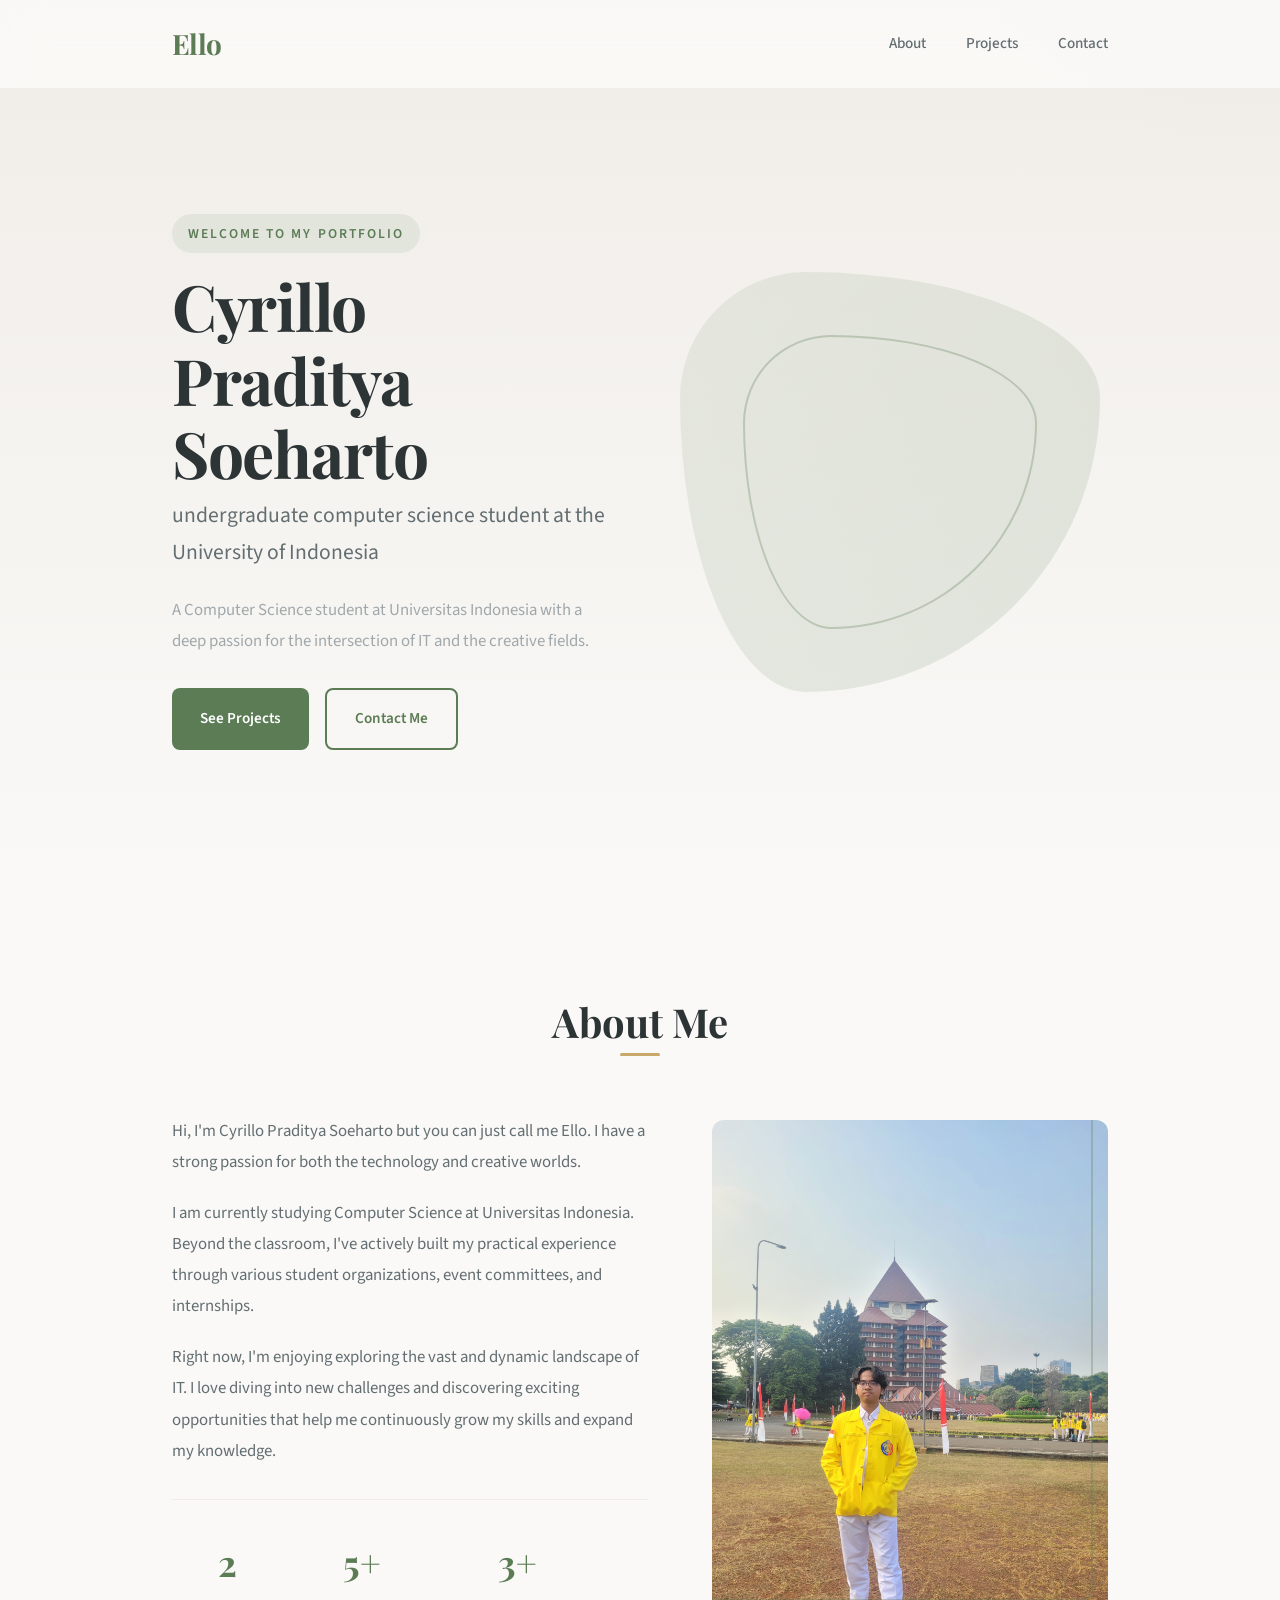
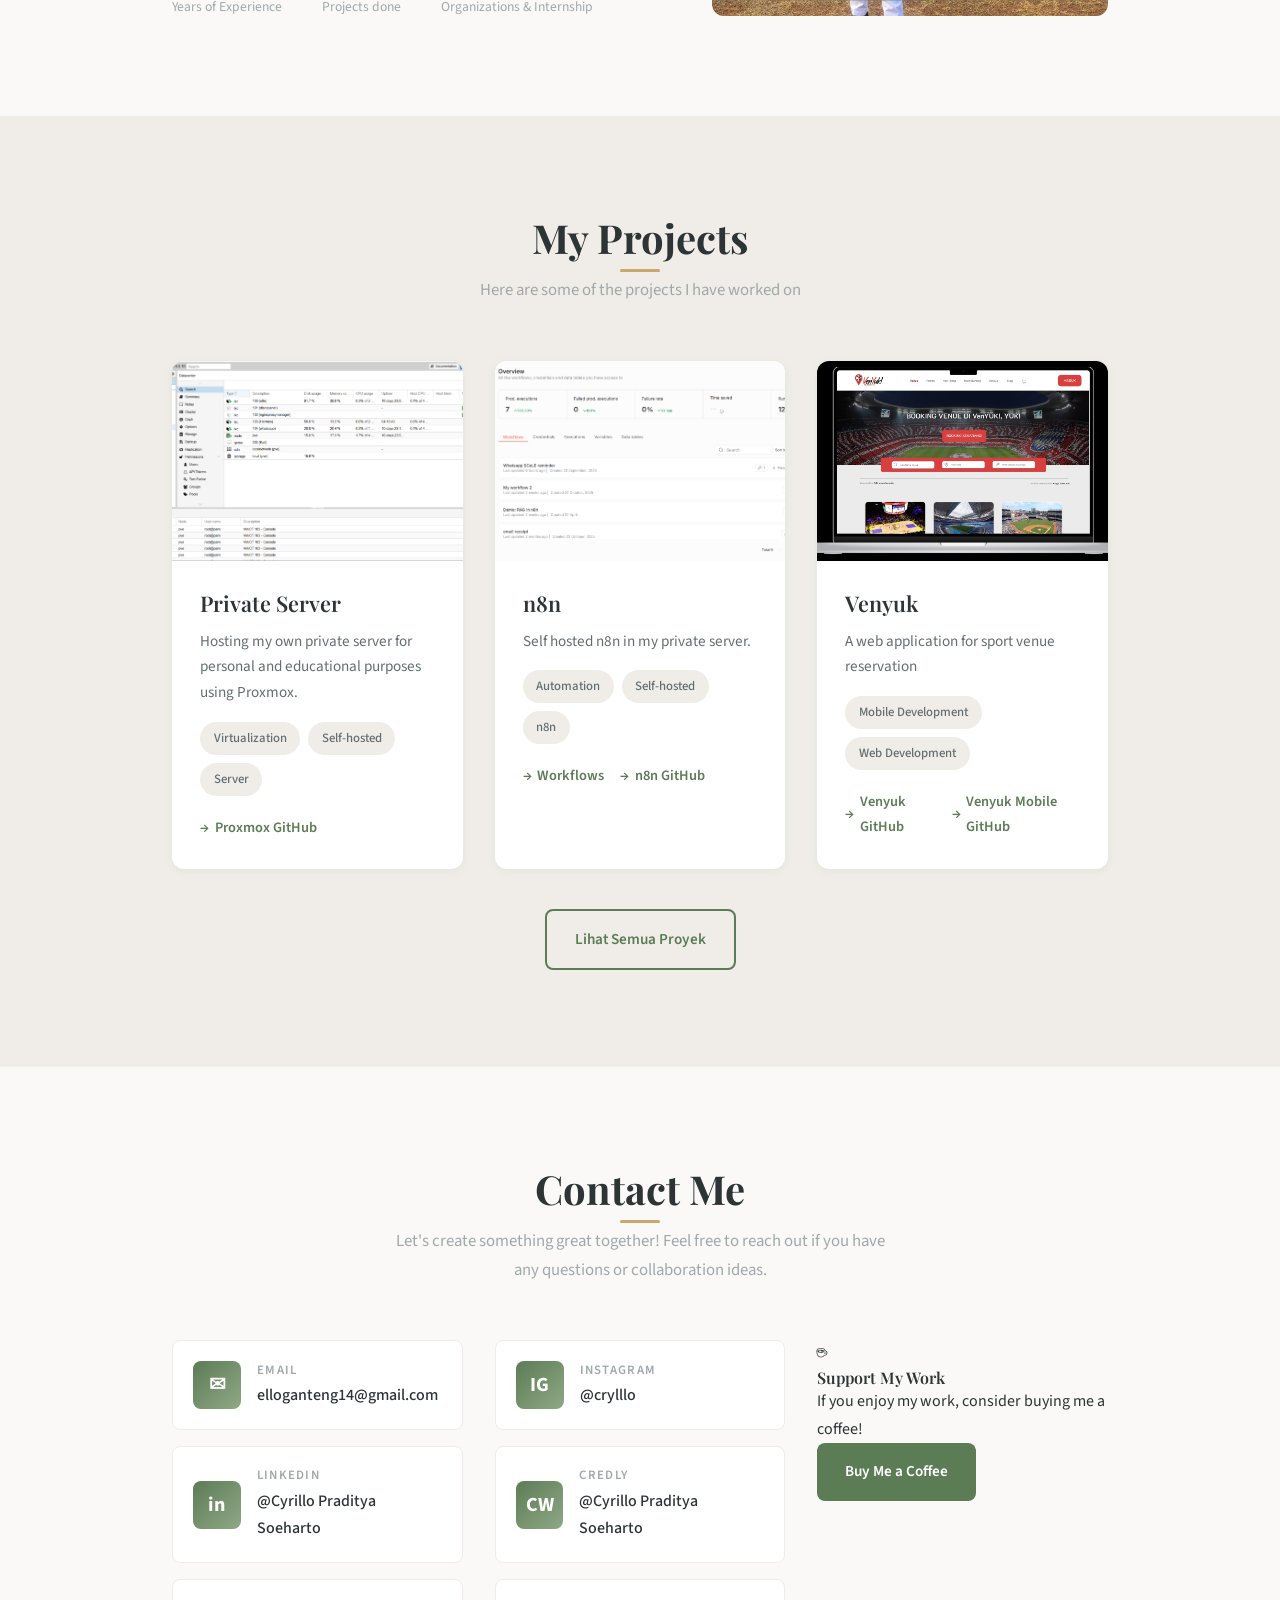
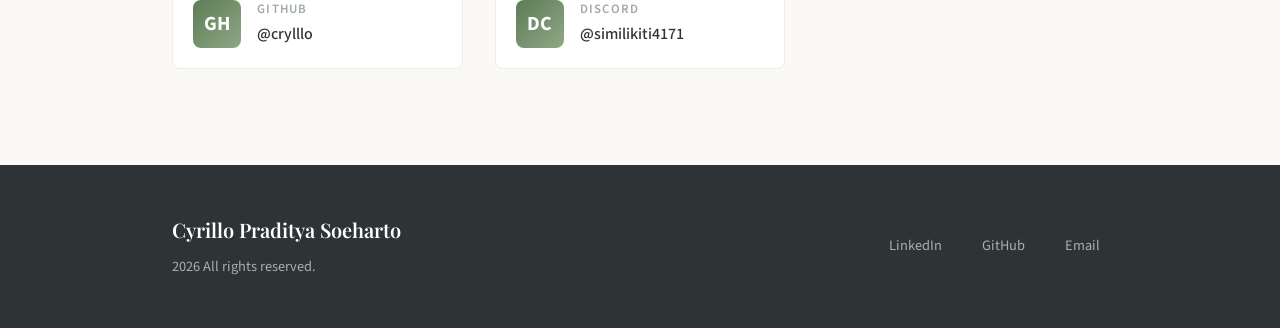
==== index.html @ 40a9d0e1 "initialize (moving from anothier github)" ====
<!DOCTYPE html>
<html lang="id">
<head>
    <meta charset="UTF-8">
    <meta name="viewport" content="width=device-width, initial-scale=1.0">
    <title>Portofolio | Cyrillo Praditya Soeharto</title>
    <link rel="stylesheet" href="style.css">
    <link rel="preconnect" href="https://fonts.googleapis.com">
    <link rel="preconnect" href="https://fonts.gstatic.com" crossorigin>
    <link href="https://fonts.googleapis.com/css2?family=Playfair+Display:wght@400;500;600;700&family=Source+Sans+3:wght@300;400;500;600;700&display=swap" rel="stylesheet">
</head>
<body>
    <!-- Navigation -->
    <nav class="navbar" id="navbar">
        <div class="nav-container">
            <a href="#" class="nav-logo">Ello</a>
            <ul class="nav-links" id="navLinks">
                <li><a href="#about">About</a></li>
                <li><a href="#projects">Projects</a></li>
                <li><a href="#contact">Contact</a></li>
            </ul>
            <button class="nav-toggle" id="navToggle">
                <span></span>
                <span></span>
                <span></span>
            </button>
        </div>
    </nav>

    <!-- Hero Section -->
    <section class="hero">
        <div class="hero-container">
            <div class="hero-content">
                <span class="hero-label">Welcome to My Portfolio</span>
                <h1 class="hero-name">Cyrillo Praditya Soeharto</h1>
                <p class="hero-role">undergraduate computer science student at the University of Indonesia</p>
                <p class="hero-description">A Computer Science student at Universitas Indonesia with a deep passion for the intersection of IT and the creative fields.</p>
                <div class="hero-cta">
                    <a href="#projects" class="btn btn-primary">See Projects</a>
                    <a href="#contact" class="btn btn-secondary">Contact Me</a>
                </div>
            </div>
            <div class="hero-visual">
                <div class="hero-shape"></div>
            </div>
        </div>
    </section>

    <!-- About Section -->
    <section id="about" class="section">
        <div class="container">
            <div class="section-header">
                <h2 class="section-title">About Me</h2>
            </div>
            <div class="about-content">
                <div class="about-text">
                    <p>Hi, I'm Cyrillo Praditya Soeharto but you can just call me Ello. I have a strong passion for both the technology and creative worlds.</p>
                    <p>I am currently studying Computer Science at Universitas Indonesia. Beyond the classroom, I've actively built my practical experience through various student organizations, event committees, and internships.</p>
                    <p>Right now, I'm enjoying exploring the vast and dynamic landscape of IT. I love diving into new challenges and discovering exciting opportunities that help me continuously grow my skills and expand my knowledge.</p>
                    <div class="about-stats">
                        <div class="stat-item">
                            <span class="stat-number">2</span>
                            <span class="stat-label">Years of Experience</span>
                        </div>
                        <div class="stat-item">
                            <span class="stat-number">5+</span>
                            <span class="stat-label">Projects done</span>
                        </div>
                        <div class="stat-item">
                            <span class="stat-number">3+</span>
                            <span class="stat-label">Organizations & Internship</span>
                        </div>
                    </div>
                </div>
                <div class="about-image">
                    <div class="image-frame">
                        <img src="assets/profile.png" alt="Cyrillo Praditya Soeharto" class="profile-img">
                    </div>
                </div>
            </div>
        </div>
    </section>

    <!-- Projects Section -->
    <section id="projects" class="section">
        <div class="container">
            <div class="section-header">
                <h2 class="section-title">My Projects</h2>
                <p class="section-subtitle">Here are some of the projects I have worked on</p>
            </div>
            <div class="projects-grid">
                <!-- Project 1 -->
                <article class="project-card fade-in">
                    <div class="project-image">
                        <img src="assets/Proxmox.png" alt="Private Server" class="project-img">
                    </div>
                    <div class="project-content">
                        <h3 class="project-title">Private Server</h3>
                        <p class="project-description">Hosting my own private server for personal and educational purposes using Proxmox.</p>
                        <div class="project-tags">
                            <span class="tag">Virtualization</span>
                            <span class="tag">Self-hosted</span>
                            <span class="tag">Server</span>
                        </div>
                        <div class="project-links">
                            <a href="https://github.com/proxmox" class="project-link" target="_blank">Proxmox GitHub</a>
                        </div>
                    </div>
                </article>

                <!-- Project 2 -->
                <article class="project-card fade-in">
                    <div class="project-image">
                        <img src="assets/n8n.png" alt="n8n" class="project-img">
                    </div>
                    <div class="project-content">
                        <h3 class="project-title">n8n</h3>
                        <p class="project-description">Self hosted n8n in my private server.</p>
                        <div class="project-tags">
                            <span class="tag">Automation</span>
                            <span class="tag">Self-hosted</span>
                            <span class="tag">n8n</span>

                        </div>
                        <div class="project-links">
                            <a href="n8n_workflows.html" class="project-link" target="_blank">Workflows</a>
                            <a href="https://github.com/n8n-io/n8n" class="project-link" target="_blank">n8n GitHub</a>
                        </div>
                    </div>
                </article>

                <!-- Project 3 -->
                <article class="project-card fade-in">
                    <div class="project-image">
                        <img src="assets/Venyuk.png" alt="Venyuk" class="project-img">
                    </div>
                    <div class="project-content">
                        <h3 class="project-title">Venyuk</h3>
                        <p class="project-description">A web application for sport venue reservation</p>
                        <div class="project-tags">
                            <span class="tag">Mobile Development</span>
                            <span class="tag">Web Development</span>
                        </div>
                        <div class="project-links">
                            <a href="https://github.com/PBP-B05/venyuk" class="project-link" target="_blank">Venyuk GitHub</a>
                            <a href="https://github.com/PBP-B05/venyuk-mobile" class="project-link" target="_blank">Venyuk Mobile GitHub</a>
                        </div>
                    </div>
                </article>

                <!-- Project 4 (tambah sendiri) -->
                <article class="project-card fade-in">
                    <div class="project-image">
                        <div class="image-placeholder">Proyek 4</div>
                    </div>
                    <div class="project-content">
                        <h3 class="project-title">[Nama Proyek 4]</h3>
                        <p class="project-description">[Deskripsi singkat]</p>
                        <div class="project-tags">
                            <span class="tag">[Tech]</span>
                        </div>
                        <div class="project-links">
                            <a href="#" class="project-link" target="_blank">Demo</a>
                            <a href="#" class="project-link" target="_blank">GitHub</a>
                        </div>
                    </div>
                </article>

                <!-- Project 5 (tambah sendiri) -->
                <article class="project-card fade-in">
                    <div class="project-image">
                        <div class="image-placeholder">Proyek 5</div>
                    </div>
                    <div class="project-content">
                        <h3 class="project-title">[Nama Proyek 5]</h3>
                        <p class="project-description">[Deskripsi singkat]</p>
                        <div class="project-tags">
                            <span class="tag">[Tech]</span>
                        </div>
                        <div class="project-links">
                            <a href="#" class="project-link" target="_blank">Demo</a>
                            <a href="#" class="project-link" target="_blank">GitHub</a>
                        </div>
                    </div>
                </article>
            </div>
            <div class="projects-cta">
                <a href="projects.html" class="btn btn-secondary">Lihat Semua Proyek</a>
            </div>
        </div>
    </section>

    <!-- Contact Section -->
    <section id="contact" class="section">
        <div class="container">
            <div class="section-header">
                <h2 class="section-title">Contact Me</h2>
                <p class="section-subtitle">Let's create something great together! Feel free to reach out if you have any questions or collaboration ideas.</p>
            </div>
            <div class="contact-wrapper">
                <div class="contact-col">
                    <a href="mailto:elloganteng14@gmail.com" class="contact-item">
                        <span class="contact-icon">✉</span>
                        <div class="contact-text">
                            <h4>Email</h4>
                            <p>elloganteng14@gmail.com</p>
                        </div>
                    </a>
                    <a href="https://www.linkedin.com/in/cyrillo-praditya-soeharto-b67605324/" class="contact-item" target="_blank">
                        <span class="contact-icon">in</span>
                        <div class="contact-text">
                            <h4>LinkedIn</h4>
                            <p>@Cyrillo Praditya Soeharto</p>
                        </div>
                    </a>
                    <a href="https://github.com/crylllo" class="contact-item" target="_blank">
                        <span class="contact-icon">GH</span>
                        <div class="contact-text">
                            <h4>GitHub</h4>
                            <p>@crylllo</p>
                        </div>
                    </a>
                </div>
                <div class="contact-col">
                    <a href="https://www.instagram.com/crylllo/" class="contact-item" target="_blank">
                        <span class="contact-icon">IG</span>
                        <div class="contact-text">
                            <h4>Instagram</h4>
                            <p>@crylllo</p>
                        </div>
                    </a>
                    <a href="https://www.credly.com/users/cyrillo-soeharto" class="contact-item" target="_blank">
                        <span class="contact-icon">CW</span>
                        <div class="contact-text">
                            <h4>Credly</h4>
                            <p>@Cyrillo Praditya Soeharto</p>
                        </div>
                    </a>
                    <a href="https://discord.com/users/similikiti4171" class="contact-item">
                        <span class="contact-icon">DC</span>
                        <div class="contact-text">
                            <h4>Discord</h4>
                            <p>@similikiti4171</p>
                        </div>
                    </a>
                </div>
                <div class="contact-col">
                    <div class="support-card">
                        <div class="support-header">
                            <span class="support-icon">☕</span>
                            <h4>Support My Work</h4>
                        </div>
                        <p class="support-text">If you enjoy my work, consider buying me a coffee!</p>
                        <a href="https://ko-fi.com/crylllo" class="btn btn-primary" target="_blank">Buy Me a Coffee</a>
                    </div>
                </div>
            </div>
        </div>
    </section>

    <!-- Footer -->
    <footer class="footer">
        <div class="footer-container">
            <div class="footer-left">
                <span class="footer-name">Cyrillo Praditya Soeharto</span>
                <span class="footer-text">All rights reserved.</span>
            </div>
            <div class="footer-links">
                <a href="https://www.linkedin.com/in/cyrillo-praditya-soeharto-b67605324/" target="_blank">LinkedIn</a>
                <a href="https://github.com/crylllo" target="_blank">GitHub</a>
                <a href="mailto:elloganteng14@gmail.com">Email</a>
            </div>
        </div>
    </footer>

    <script src="script.js"></script>
</body>
</html>
---- style.css ----
/* CSS Variables */
:root {
    /* Elegant Nature Palette */
    --primary-color: #5c7c56;
    --primary-dark: #4a6345;
    --primary-light: #8fa885;
    --accent-color: #c9a86c;
    --accent-light: #e8d5b5;

    --bg-color: #faf9f7;
    --bg-secondary: #f0ede8;
    --bg-card: #ffffff;

    --text-primary: #2d3436;
    --text-secondary: #636e72;
    --text-muted: #a0a8ac;

    --border-color: #e0ddd8;
    --border-light: #f0ede8;

    --shadow-sm: 0 2px 8px rgba(92, 124, 86, 0.08);
    --shadow-md: 0 4px 16px rgba(92, 124, 86, 0.12);
    --shadow-lg: 0 8px 32px rgba(92, 124, 86, 0.15);

    --transition: all 0.4s cubic-bezier(0.4, 0, 0.2, 1);

    --container-width: 1000px;
    --radius: 12px;
    --radius-sm: 8px;

    --font-heading: 'Playfair Display', Georgia, serif;
    --font-body: 'Source Sans 3', -apple-system, sans-serif;
}

/* Reset & Base */
*, *::before, *::after {
    box-sizing: border-box;
    margin: 0;
    padding: 0;
}

html {
    scroll-behavior: smooth;
}

body {
    font-family: var(--font-body);
    line-height: 1.7;
    color: var(--text-primary);
    background-color: var(--bg-color);
    -webkit-font-smoothing: antialiased;
}

a {
    text-decoration: none;
    color: inherit;
}

ul {
    list-style: none;
}

img {
    max-width: 100%;
    height: auto;
}

/* Typography */
h1, h2, h3, h4, h5, h6 {
    font-family: var(--font-heading);
    font-weight: 600;
    line-height: 1.3;
    color: var(--text-primary);
}

/* Container */
.container {
    width: 100%;
    max-width: var(--container-width);
    margin: 0 auto;
    padding: 0 2rem;
}

/* =============================================
   NAVIGATION
   ============================================= */

.navbar {
    position: fixed;
    top: 0;
    left: 0;
    right: 0;
    background: rgba(250, 249, 247, 0.95);
    backdrop-filter: blur(20px);
    z-index: 1000;
    border-bottom: 1px solid var(--border-light);
    transition: var(--transition);
}

.navbar.scrolled {
    box-shadow: var(--shadow-sm);
}

.nav-container {
    display: flex;
    justify-content: space-between;
    align-items: center;
    max-width: var(--container-width);
    margin: 0 auto;
    padding: 1.25rem 2rem;
}

.nav-logo {
    font-family: var(--font-heading);
    font-size: 1.75rem;
    font-weight: 700;
    color: var(--primary-color);
    letter-spacing: -0.02em;
}

.nav-links {
    display: flex;
    align-items: center;
    gap: 2.5rem;
}

.nav-links a {
    font-size: 0.95rem;
    font-weight: 500;
    color: var(--text-secondary);
    transition: var(--transition);
    position: relative;
}

.nav-links a::after {
    content: '';
    position: absolute;
    bottom: -4px;
    left: 0;
    width: 0;
    height: 2px;
    background: var(--primary-color);
    transition: var(--transition);
}

.nav-links a:hover {
    color: var(--primary-color);
}

.nav-links a:hover::after {
    width: 100%;
}

.nav-toggle {
    display: none;
    flex-direction: column;
    gap: 6px;
    background: none;
    border: none;
    cursor: pointer;
    padding: 5px;
}

.nav-toggle span {
    width: 24px;
    height: 2px;
    background: var(--text-primary);
    transition: var(--transition);
    border-radius: 2px;
}

/* =============================================
   HERO SECTION
   ============================================= */

.hero {
    min-height: 100vh;
    display: flex;
    align-items: center;
    padding: 8rem 0 4rem;
    background: linear-gradient(180deg, var(--bg-secondary) 0%, var(--bg-color) 100%);
    position: relative;
    overflow: hidden;
}

.hero::before {
    content: '';
    position: absolute;
    top: -50%;
    right: -20%;
    width: 600px;
    height: 600px;
    background: radial-gradient(circle, rgba(92, 124, 86, 0.08) 0%, transparent 70%);
    border-radius: 50%;
}

.hero-container {
    display: grid;
    grid-template-columns: 1fr 1fr;
    gap: 4rem;
    align-items: center;
    max-width: var(--container-width);
    margin: 0 auto;
    padding: 0 2rem;
}

.hero-content {
    max-width: 540px;
    position: relative;
    z-index: 1;
}

.hero-label {
    display: inline-block;
    font-size: 0.85rem;
    font-weight: 600;
    text-transform: uppercase;
    letter-spacing: 0.15em;
    color: var(--primary-color);
    margin-bottom: 1rem;
    padding: 0.5rem 1rem;
    background: rgba(92, 124, 86, 0.1);
    border-radius: 50px;
}

.hero-name {
    font-family: var(--font-heading);
    font-size: 4rem;
    font-weight: 700;
    line-height: 1.15;
    color: var(--text-primary);
    margin-bottom: 0.5rem;
    letter-spacing: -0.02em;
}

.hero-role {
    font-size: 1.35rem;
    color: var(--text-secondary);
    font-weight: 400;
    margin-bottom: 1.5rem;
}

.hero-description {
    font-size: 1.05rem;
    color: var(--text-muted);
    margin-bottom: 2rem;
    line-height: 1.8;
}

.hero-cta {
    display: flex;
    gap: 1rem;
}

.hero-visual {
    display: flex;
    justify-content: center;
    align-items: center;
    position: relative;
}

.hero-shape {
    width: 420px;
    height: 420px;
    position: relative;
}

.hero-shape::before {
    content: '';
    position: absolute;
    top: 50%;
    left: 50%;
    transform: translate(-50%, -50%);
    width: 100%;
    height: 100%;
    background: linear-gradient(135deg, var(--primary-light) 0%, var(--primary-color) 100%);
    border-radius: 30% 70% 70% 30% / 30% 30% 70% 70%;
    opacity: 0.15;
    animation: morphShape 8s ease-in-out infinite;
}

.hero-shape::after {
    content: '';
    position: absolute;
    top: 50%;
    left: 50%;
    transform: translate(-50%, -50%);
    width: 70%;
    height: 70%;
    border: 2px solid var(--primary-color);
    border-radius: 30% 70% 70% 30% / 30% 30% 70% 70%;
    opacity: 0.3;
    animation: morphShape 8s ease-in-out infinite reverse;
}

@keyframes morphShape {
    0%, 100% { border-radius: 30% 70% 70% 30% / 30% 30% 70% 70%; }
    50% { border-radius: 70% 30% 30% 70% / 70% 70% 30% 30%; }
}

/* Buttons */
.btn {
    display: inline-flex;
    align-items: center;
    justify-content: center;
    padding: 1rem 1.75rem;
    border-radius: var(--radius-sm);
    font-size: 0.95rem;
    font-weight: 600;
    transition: var(--transition);
    cursor: pointer;
    border: none;
}

.btn-primary {
    background: var(--primary-color);
    color: white;
}

.btn-primary:hover {
    background: var(--primary-dark);
    transform: translateY(-3px);
    box-shadow: var(--shadow-md);
}

.btn-secondary {
    background: transparent;
    color: var(--primary-color);
    border: 2px solid var(--primary-color);
}

.btn-secondary:hover {
    background: var(--primary-color);
    color: white;
    transform: translateY(-3px);
}

/* =============================================
   SECTIONS COMMON
   ============================================= */

.section {
    padding: 6rem 0;
}

.section-header {
    text-align: center;
    margin-bottom: 3.5rem;
}

.section-title {
    font-family: var(--font-heading);
    font-size: 2.5rem;
    font-weight: 700;
    margin-bottom: 0.75rem;
    position: relative;
    display: inline-block;
}

.section-title::after {
    content: '';
    position: absolute;
    bottom: -8px;
    left: 50%;
    transform: translateX(-50%);
    width: 40px;
    height: 3px;
    background: var(--accent-color);
    border-radius: 2px;
}

.section-subtitle {
    font-size: 1.05rem;
    color: var(--text-muted);
    max-width: 500px;
    margin: 0 auto;
}

/* =============================================
   ABOUT SECTION
   ============================================= */

#about {
    background: var(--bg-color);
}

.about-content {
    display: grid;
    grid-template-columns: 1.2fr 1fr;
    gap: 4rem;
    align-items: center;
}

.about-text p {
    font-size: 1.05rem;
    color: var(--text-secondary);
    margin-bottom: 1.25rem;
    line-height: 1.85;
}

.about-stats {
    display: flex;
    gap: 2.5rem;
    margin-top: 2rem;
    padding-top: 2rem;
    border-top: 1px solid var(--border-light);
}

.stat-item {
    text-align: center;
}

.stat-number {
    font-family: var(--font-heading);
    font-size: 2.25rem;
    font-weight: 700;
    color: var(--primary-color);
    display: block;
}

.stat-label {
    font-size: 0.85rem;
    color: var(--text-muted);
}

.about-image {
    position: relative;
}

.image-frame {
    width: 100%;
    aspect-ratio: 4/5;
    background: var(--bg-secondary);
    border-radius: var(--radius);
    overflow: hidden;
    position: relative;
}

.image-frame::before {
    content: '';
    position: absolute;
    top: -15px;
    left: -15px;
    right: 15px;
    bottom: 15px;
    border: 2px solid var(--primary-color);
    border-radius: var(--radius);
    opacity: 0.3;
}

.image-placeholder {
    width: 100%;
    height: 100%;
    display: flex;
    align-items: center;
    justify-content: center;
    color: var(--text-muted);
    font-size: 0.9rem;
    background: linear-gradient(135deg, var(--bg-secondary) 0%, var(--border-light) 100%);
}

/* =============================================
   PROJECTS SECTION
   ============================================= */

#projects {
    background: var(--bg-secondary);
}

.projects-grid {
    display: grid;
    grid-template-columns: repeat(3, 1fr);
    gap: 2rem;
}

.projects-grid .project-card:nth-child(n+4) {
    display: none;
}

.projects-cta {
    text-align: center;
    margin-top: 2.5rem;
}

.project-card {
    background: var(--bg-card);
    border-radius: var(--radius);
    overflow: hidden;
    box-shadow: var(--shadow-sm);
    transition: var(--transition);
}

.project-card:hover {
    transform: translateY(-8px);
    box-shadow: var(--shadow-lg);
}

.project-image {
    width: 100%;
    height: 200px;
    background: var(--bg-secondary);
    overflow: hidden;
}

.project-image img {
    width: 100%;
    height: 100%;
    object-fit: cover;
}

.project-image .image-placeholder {
    background: linear-gradient(135deg, var(--primary-light) 0%, var(--primary-color) 100%);
    color: white;
    font-size: 1rem;
    font-weight: 600;
}

.project-content {
    padding: 1.75rem;
}

.project-title {
    font-family: var(--font-heading);
    font-size: 1.35rem;
    font-weight: 600;
    margin-bottom: 0.75rem;
    color: var(--text-primary);
}

.project-description {
    font-size: 0.95rem;
    color: var(--text-secondary);
    margin-bottom: 1rem;
    line-height: 1.7;
}

.project-tags {
    display: flex;
    flex-wrap: wrap;
    gap: 0.5rem;
    margin-bottom: 1.25rem;
}

.tag {
    font-size: 0.8rem;
    font-weight: 500;
    padding: 0.35rem 0.85rem;
    background: var(--bg-secondary);
    border-radius: 50px;
    color: var(--text-secondary);
    transition: var(--transition);
}

.tag:hover {
    background: var(--primary-color);
    color: white;
}

.project-links {
    display: flex;
    gap: 1rem;
}

.project-link {
    font-size: 0.9rem;
    font-weight: 600;
    color: var(--primary-color);
    transition: var(--transition);
    display: inline-flex;
    align-items: center;
    gap: 0.35rem;
}

.project-link:hover {
    color: var(--primary-dark);
}

.project-link::before {
    content: '→';
    transition: var(--transition);
}

.project-link:hover::before {
    transform: translateX(4px);
}

/* =============================================
   SKILLS SECTION
   ============================================= */

#skills {
    background: var(--bg-color);
}

.skills-grid {
    display: grid;
    grid-template-columns: repeat(3, 1fr);
    gap: 2rem;
}

.skill-category {
    background: var(--bg-card);
    padding: 2rem;
    border-radius: var(--radius);
    border: 1px solid var(--border-light);
    transition: var(--transition);
}

.skill-category:hover {
    border-color: var(--primary-light);
    box-shadow: var(--shadow-md);
}

.skill-category-title {
    font-family: var(--font-heading);
    font-size: 1.15rem;
    font-weight: 600;
    margin-bottom: 1.5rem;
    color: var(--text-primary);
    padding-bottom: 0.75rem;
    border-bottom: 2px solid var(--accent-light);
}

.skill-item {
    margin-bottom: 1.25rem;
}

.skill-item:last-child {
    margin-bottom: 0;
}

.skill-name {
    font-size: 0.9rem;
    font-weight: 500;
    display: flex;
    justify-content: space-between;
    margin-bottom: 0.5rem;
    color: var(--text-secondary);
}

.skill-name span {
    font-size: 0.8rem;
    color: var(--text-muted);
}

.skill-bar {
    width: 100%;
    height: 6px;
    background: var(--bg-secondary);
    border-radius: 3px;
    overflow: hidden;
}

.skill-progress {
    height: 100%;
    background: linear-gradient(90deg, var(--primary-color) 0%, var(--primary-light) 100%);
    border-radius: 3px;
    transition: width 1s ease;
}

.tools-grid {
    display: flex;
    flex-wrap: wrap;
    gap: 0.75rem;
}

.tool-tag {
    font-size: 0.85rem;
    padding: 0.5rem 1rem;
    background: var(--bg-secondary);
    border-radius: var(--radius-sm);
    color: var(--text-secondary);
    transition: var(--transition);
}

.tool-tag:hover {
    background: var(--primary-color);
    color: white;
}

/* =============================================
   CONTACT SECTION
   ============================================= */

#contact {
    background: var(--bg-color);
    border-top: 1px solid var(--border-light);
}

.contact-wrapper {
    display: grid;
    grid-template-columns: repeat(3, 1fr);
    gap: 2rem;
    max-width: 1000px;
    margin: 0 auto;
}

.contact-col {
    display: flex;
    flex-direction: column;
    gap: 1rem;
}

.contact-info {
    display: flex;
    flex-direction: column;
    gap: 1.5rem;
}

.contact-item {
    display: flex;
    align-items: center;
    gap: 1rem;
    padding: 1.25rem;
    background: var(--bg-card);
    border-radius: var(--radius-sm);
    border: 1px solid var(--border-light);
    transition: var(--transition);
}

.contact-item:hover {
    border-color: var(--primary-light);
    transform: translateX(8px);
}

.contact-icon {
    width: 48px;
    height: 48px;
    display: flex;
    align-items: center;
    justify-content: center;
    background: linear-gradient(135deg, var(--primary-color) 0%, var(--primary-light) 100%);
    color: white;
    border-radius: var(--radius-sm);
    font-size: 1.25rem;
    font-weight: 700;
}

.contact-text h4 {
    font-family: var(--font-body);
    font-size: 0.8rem;
    font-weight: 600;
    text-transform: uppercase;
    letter-spacing: 0.1em;
    color: var(--text-muted);
    margin-bottom: 0.25rem;
}

.contact-text p {
    font-weight: 500;
    color: var(--text-primary);
}

.contact-form {
    background: var(--bg-card);
    padding: 2.5rem;
    border-radius: var(--radius);
    border: 1px solid var(--border-light);
}

.form-group {
    margin-bottom: 1.5rem;
}

.form-group label {
    display: block;
    font-size: 0.9rem;
    font-weight: 600;
    margin-bottom: 0.5rem;
    color: var(--text-primary);
}

.form-group input,
.form-group textarea {
    width: 100%;
    padding: 0.875rem 1rem;
    border: 1px solid var(--border-color);
    border-radius: var(--radius-sm);
    font-size: 1rem;
    font-family: var(--font-body);
    transition: var(--transition);
    background: var(--bg-color);
}

.form-group input:focus,
.form-group textarea:focus {
    outline: none;
    border-color: var(--primary-color);
    box-shadow: 0 0 0 3px rgba(92, 124, 86, 0.15);
}

.form-group textarea {
    resize: vertical;
    min-height: 120px;
}

.contact-form .btn {
    width: 100%;
}

/* =============================================
   FOOTER
   ============================================= */

.footer {
    background: var(--text-primary);
    color: white;
    padding: 3rem 0;
}

.footer-container {
    max-width: var(--container-width);
    margin: 0 auto;
    padding: 0 2rem;
    display: flex;
    justify-content: space-between;
    align-items: center;
}

.footer-left {
    display: flex;
    flex-direction: column;
    gap: 0.5rem;
}

.footer-name {
    font-family: var(--font-heading);
    font-size: 1.25rem;
    font-weight: 600;
}

.footer-text {
    font-size: 0.9rem;
    color: rgba(255, 255, 255, 0.6);
}

.footer-links {
    display: flex;
    gap: 1.5rem;
}

.footer-links a {
    font-size: 0.9rem;
    color: rgba(255, 255, 255, 0.6);
    transition: var(--transition);
    padding: 0.5rem;
}

.footer-links a:hover {
    color: white;
}

/* =============================================
   RESPONSIVE
   ============================================= */

@media (max-width: 900px) {
    .skills-grid {
        grid-template-columns: repeat(2, 1fr);
    }
}

@media (max-width: 768px) {
    .nav-links {
        display: none;
        position: absolute;
        top: 100%;
        left: 0;
        right: 0;
        background: var(--bg-color);
        flex-direction: column;
        padding: 1.5rem 2rem;
        gap: 1rem;
        border-bottom: 1px solid var(--border-light);
        box-shadow: var(--shadow-md);
    }

    .nav-links.active {
        display: flex;
    }

    .nav-toggle {
        display: flex;
    }

    .hero-container {
        grid-template-columns: 1fr;
        text-align: center;
        gap: 3rem;
    }

    .hero-content {
        max-width: 100%;
    }

    .hero-name {
        font-size: 2.75rem;
    }

    .hero-cta {
        justify-content: center;
    }

    .hero-visual {
        display: none;
    }

    .about-content {
        grid-template-columns: 1fr;
    }

    .about-stats {
        justify-content: center;
    }

    .about-image {
        order: -1;
        max-width: 300px;
        margin: 0 auto;
    }

    .projects-grid {
        grid-template-columns: 1fr;
    }

    .projects-grid .project-card:nth-child(n+4) {
        display: none;
    }

    .skills-grid {
        grid-template-columns: 1fr;
    }

    .contact-wrapper {
        grid-template-columns: 1fr;
    }

    .footer-container {
        flex-direction: column;
        gap: 1.5rem;
        text-align: center;
    }
}

/* =============================================
   ANIMATIONS
   ============================================= */

.fade-in {
    opacity: 0;
    transform: translateY(30px);
    transition: opacity 0.6s ease, transform 0.6s ease;
}

.fade-in.visible {
    opacity: 1;
    transform: translateY(0);
}

/* Stagger delays */
.project-card:nth-child(1) { transition-delay: 0s; }
.project-card:nth-child(2) { transition-delay: 0.1s; }
.project-card:nth-child(3) { transition-delay: 0.2s; }

.skill-category:nth-child(1) { transition-delay: 0s; }
.skill-category:nth-child(2) { transition-delay: 0.1s; }
.skill-category:nth-child(3) { transition-delay: 0.2s; }
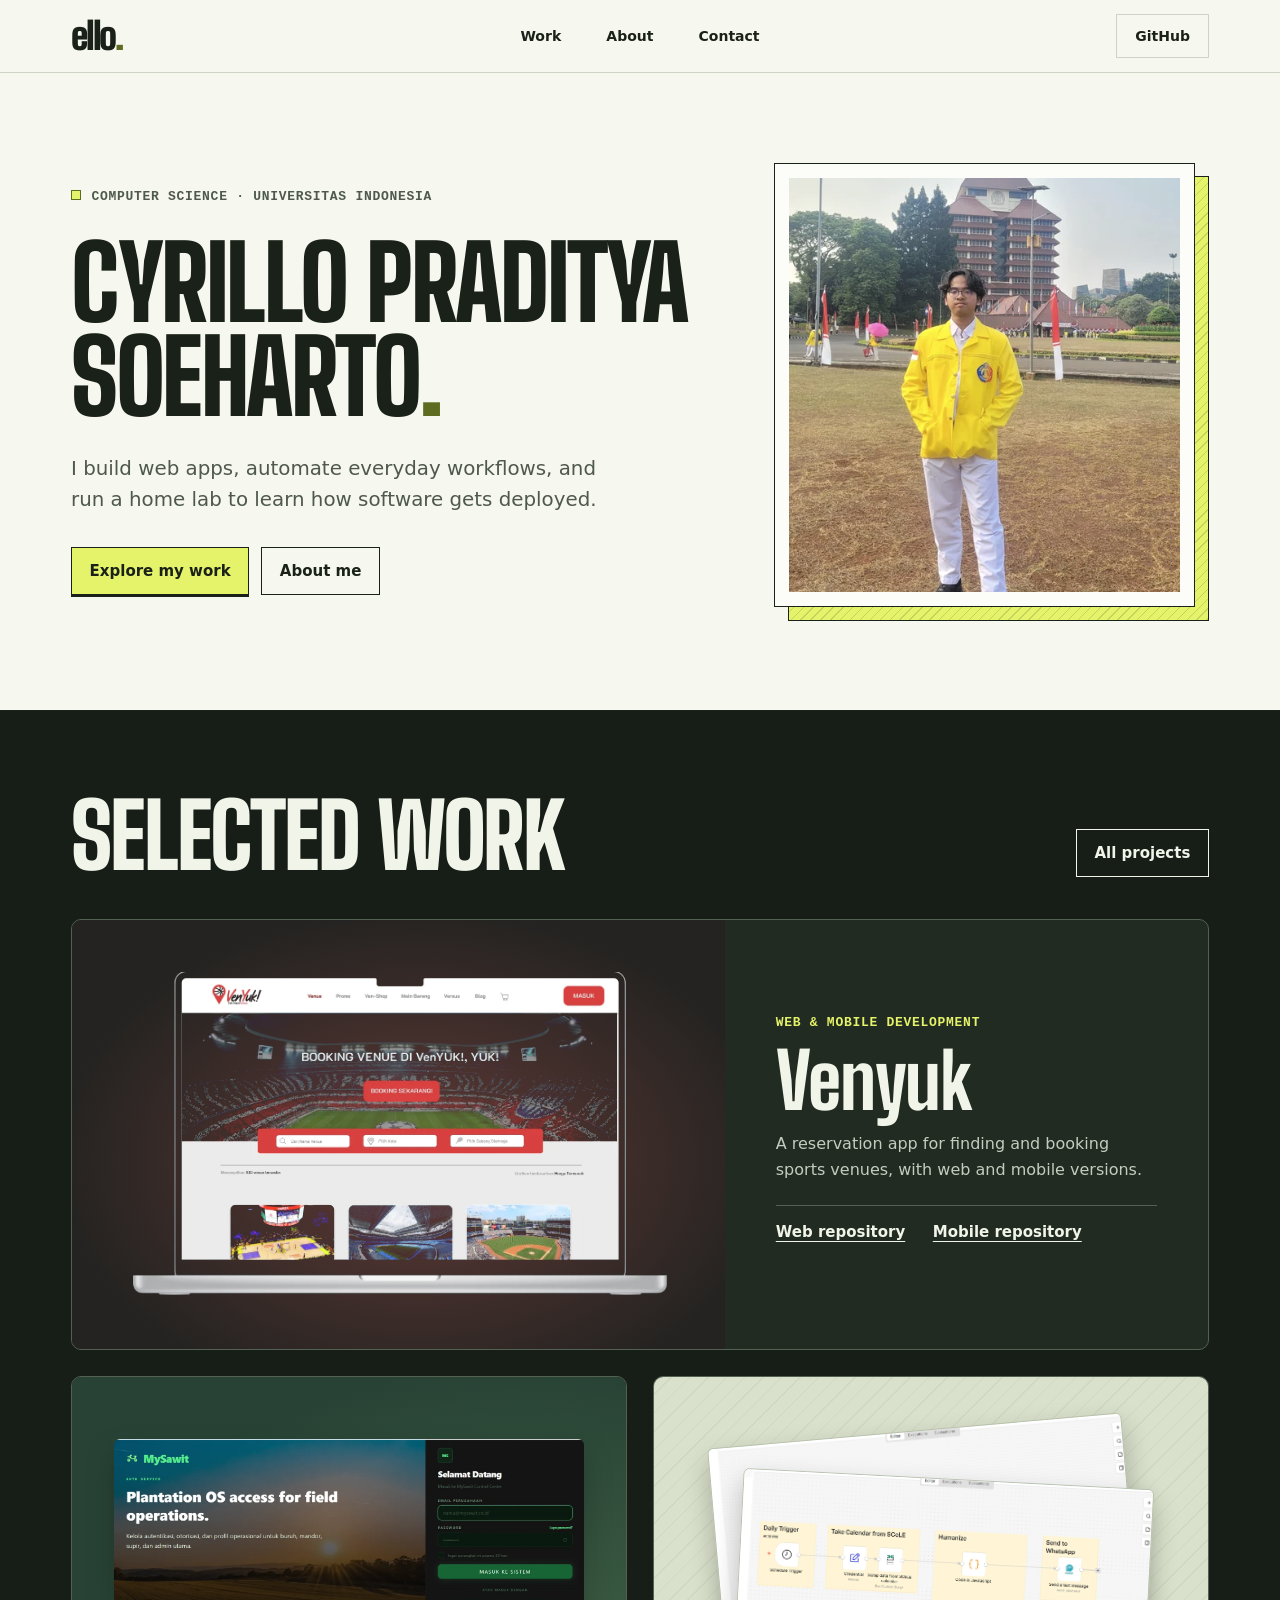
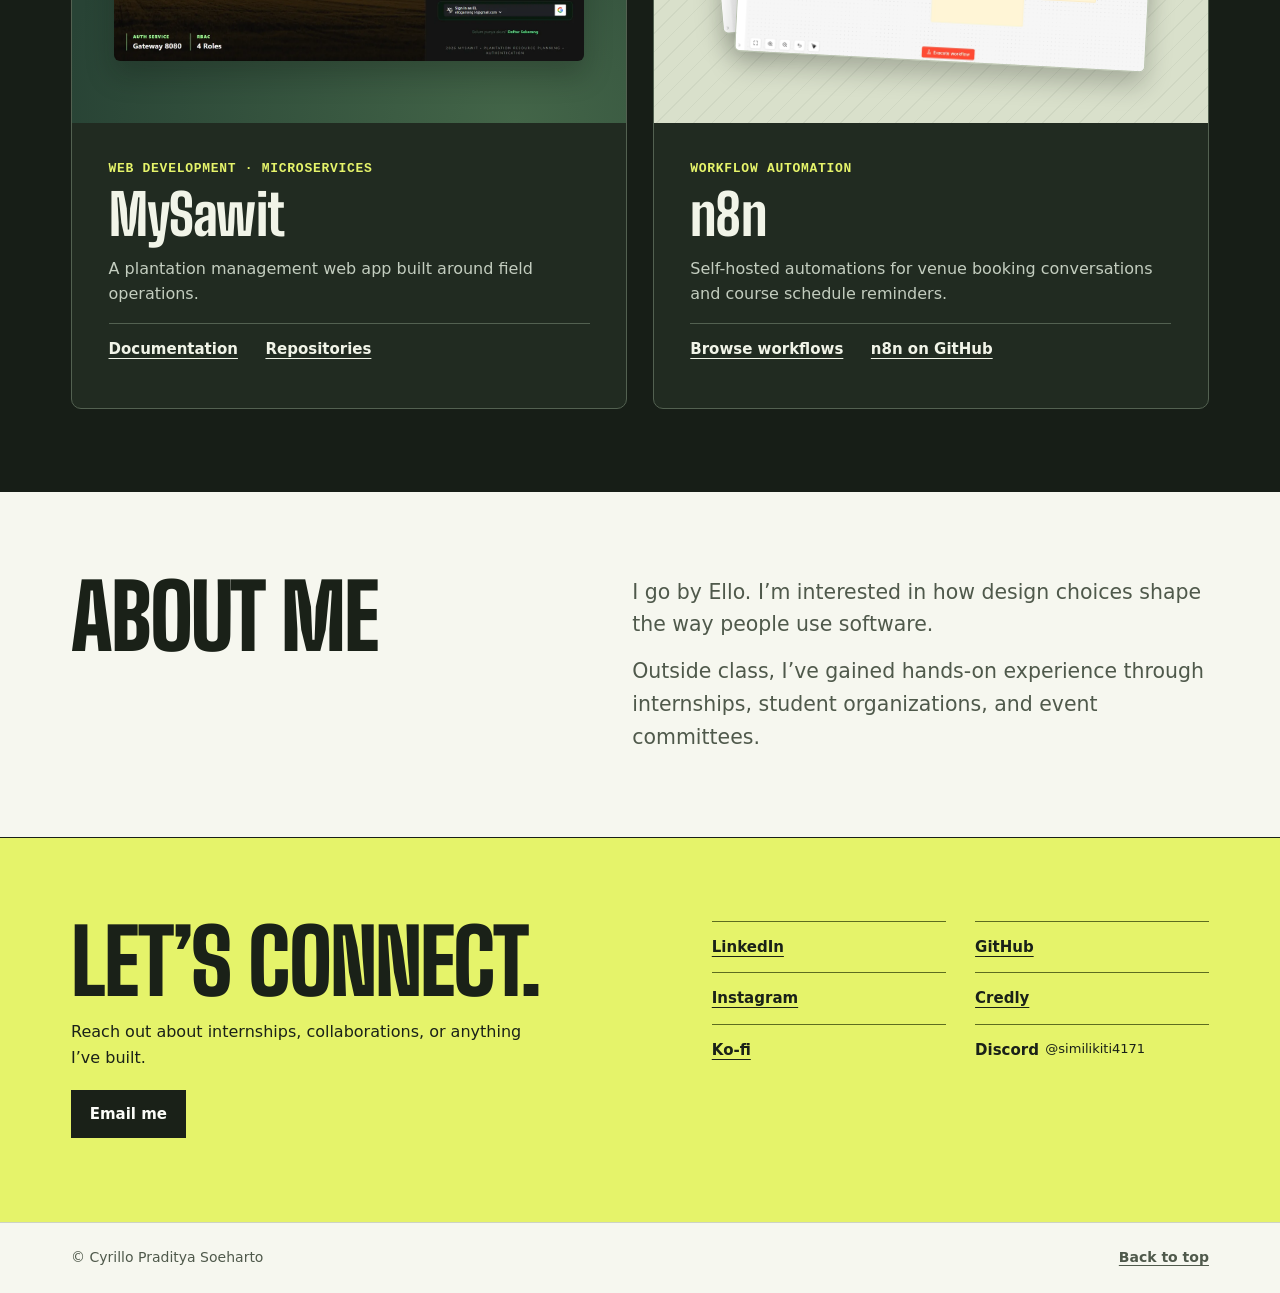
==== commit b2017a1c: "rework website and remove some project" ====
--- a/index.html
+++ b/index.html
@@ -1,278 +1,159 @@
-<!DOCTYPE html>
-<html lang="id">
+<!doctype html>
+<html lang="en">
 <head>
-    <meta charset="UTF-8">
-    <meta name="viewport" content="width=device-width, initial-scale=1.0">
-    <title>Portofolio | Cyrillo Praditya Soeharto</title>
+    <meta charset="utf-8">
+    <meta name="viewport" content="width=device-width, initial-scale=1">
+    <meta name="description" content="Cyrillo Praditya Soeharto's portfolio of web applications, workflow automation, and self-hosted projects.">
+    <meta name="theme-color" content="#f6f7ef">
+    <title>Cyrillo Praditya Soeharto — Portfolio</title>
+    <link rel="icon" href="assets/ello.svg" type="image/svg+xml">
+    <link rel="preload" href="assets/big-shoulders-display.woff" as="font" type="font/woff" crossorigin>
     <link rel="stylesheet" href="style.css">
-    <link rel="preconnect" href="https://fonts.googleapis.com">
-    <link rel="preconnect" href="https://fonts.gstatic.com" crossorigin>
-    <link href="https://fonts.googleapis.com/css2?family=Playfair+Display:wght@400;500;600;700&family=Source+Sans+3:wght@300;400;500;600;700&display=swap" rel="stylesheet">
+    <script src="script.js" defer></script>
 </head>
-<body>
-    <!-- Navigation -->
-    <nav class="navbar" id="navbar">
-        <div class="nav-container">
-            <a href="#" class="nav-logo">Ello</a>
-            <ul class="nav-links" id="navLinks">
-                <li><a href="#about">About</a></li>
-                <li><a href="#projects">Projects</a></li>
-                <li><a href="#contact">Contact</a></li>
-            </ul>
-            <button class="nav-toggle" id="navToggle">
-                <span></span>
-                <span></span>
-                <span></span>
-            </button>
+<body id="top">
+    <a class="skip-link" href="#main">Skip to content</a>
+    <header class="site-header">
+        <div class="container header-inner">
+            <a class="wordmark" href="index.html" aria-label="Ello, home">ello<span>.</span></a>
+            <nav class="main-nav" aria-label="Main navigation">
+                <a href="#projects">Work</a>
+                <a href="#about">About</a>
+                <a href="#contact">Contact</a>
+            </nav>
+            <a class="header-link" href="https://github.com/crylllo" target="_blank" rel="noopener">GitHub</a>
         </div>
-    </nav>
+    </header>
 
-    <!-- Hero Section -->
-    <section class="hero">
-        <div class="hero-container">
-            <div class="hero-content">
-                <span class="hero-label">Welcome to My Portfolio</span>
-                <h1 class="hero-name">Cyrillo Praditya Soeharto</h1>
-                <p class="hero-role">undergraduate computer science student at the University of Indonesia</p>
-                <p class="hero-description">A Computer Science student at Universitas Indonesia with a deep passion for the intersection of IT and the creative fields.</p>
-                <div class="hero-cta">
-                    <a href="#projects" class="btn btn-primary">See Projects</a>
-                    <a href="#contact" class="btn btn-secondary">Contact Me</a>
+    <main id="main" tabindex="-1">
+        <section class="hero" aria-labelledby="page-title">
+            <div class="container hero-grid">
+                <div class="hero-copy">
+                    <p class="kicker hero-kicker">Computer Science · Universitas Indonesia</p>
+                    <h1 id="page-title" class="hero-title">
+                        <span class="name-line">Cyrillo Praditya</span>
+                        <span class="name-line">Soeharto<span class="hero-period" aria-hidden="true">.</span></span>
+                    </h1>
+                    <p class="hero-intro">I build web apps, automate everyday workflows, and run a home lab to learn how software gets deployed.</p>
+                    <div class="hero-actions">
+                        <a class="button button--accent" href="#projects">Explore my work</a>
+                        <a class="button" href="#about">About me</a>
+                    </div>
                 </div>
-            </div>
-            <div class="hero-visual">
-                <div class="hero-shape"></div>
-            </div>
-        </div>
-    </section>
-
-    <!-- About Section -->
-    <section id="about" class="section">
-        <div class="container">
-            <div class="section-header">
-                <h2 class="section-title">About Me</h2>
-            </div>
-            <div class="about-content">
-                <div class="about-text">
-                    <p>Hi, I'm Cyrillo Praditya Soeharto but you can just call me Ello. I have a strong passion for both the technology and creative worlds.</p>
-                    <p>I am currently studying Computer Science at Universitas Indonesia. Beyond the classroom, I've actively built my practical experience through various student organizations, event committees, and internships.</p>
-                    <p>Right now, I'm enjoying exploring the vast and dynamic landscape of IT. I love diving into new challenges and discovering exciting opportunities that help me continuously grow my skills and expand my knowledge.</p>
-                    <div class="about-stats">
-                        <div class="stat-item">
-                            <span class="stat-number">2</span>
-                            <span class="stat-label">Years of Experience</span>
-                        </div>
-                        <div class="stat-item">
-                            <span class="stat-number">5+</span>
-                            <span class="stat-label">Projects done</span>
-                        </div>
-                        <div class="stat-item">
-                            <span class="stat-number">3+</span>
-                            <span class="stat-label">Organizations & Internship</span>
+                <div class="portrait">
+                    <div class="portrait-mat">
+                        <div class="portrait-frame" data-portrait>
+                            <img
+                                class="portrait-image"
+                                src="assets/portrait.webp"
+                                srcset="assets/portrait-small.webp 480w, assets/portrait.webp 960w"
+                                sizes="(min-width: 90rem) 448px, (min-width: 48rem) 33vw, 90vw"
+                                width="960" height="1150"
+                                alt="Cyrillo Praditya Soeharto outdoors, wearing a yellow university jacket"
+                                fetchpriority="high">
                         </div>
                     </div>
                 </div>
-                <div class="about-image">
-                    <div class="image-frame">
-                        <img src="assets/profile.png" alt="Cyrillo Praditya Soeharto" class="profile-img">
-                    </div>
+            </div>
+        </section>
+
+        <section id="projects" class="work-band" aria-labelledby="work-title">
+            <div class="container section-inner">
+                <div class="section-heading">
+                    <h2 id="work-title" class="display-title">Selected work</h2>
+                    <a class="button" href="projects.html">All projects</a>
+                </div>
+
+                <div class="work-grid">
+                    <article class="work-card work-card--lead">
+                        <div class="cover cover--venyuk">
+                            <div class="cover-art">
+                                <img src="assets/venyuk.webp" width="1258" height="765" alt="Venyuk's sports venue booking page shown on a laptop" loading="lazy" decoding="async">
+                            </div>
+                        </div>
+                        <div class="work-card-body">
+                            <p class="kicker">Web &amp; mobile development</p>
+                            <h3>Venyuk</h3>
+                            <p>A reservation app for finding and booking sports venues, with web and mobile versions.</p>
+                            <div class="work-links">
+                                <a href="https://github.com/PBP-B05/venyuk" target="_blank" rel="noopener">Web repository</a>
+                                <a href="https://github.com/PBP-B05/venyuk-mobile" target="_blank" rel="noopener">Mobile repository</a>
+                            </div>
+                        </div>
+                    </article>
+
+                    <article class="work-card">
+                        <div class="cover cover--mysawit">
+                            <div class="cover-art">
+                                <img src="assets/mysawit.webp" width="1340" height="635" alt="MySawit's plantation management sign-in screen" loading="lazy" decoding="async">
+                            </div>
+                        </div>
+                        <div class="work-card-body">
+                            <p class="kicker">Web development · Microservices</p>
+                            <h3>MySawit</h3>
+                            <p>A plantation management web app built around field operations.</p>
+                            <div class="work-links">
+                                <a href="https://github.com/LCSUI24/Documentation/blob/main/MySawit%20-%20Advprog%20A18.pdf" target="_blank" rel="noopener">Documentation</a>
+                                <a href="https://github.com/advprog-2026-A18-project" target="_blank" rel="noopener">Repositories</a>
+                            </div>
+                        </div>
+                    </article>
+
+                    <article class="work-card">
+                        <div class="cover cover--n8n">
+                            <div class="cover-art cover-stack">
+                                <img class="stack-back" src="assets/workflow-venyuk.webp" width="1682" height="749" alt="" loading="lazy" decoding="async">
+                                <img class="stack-front" src="assets/workflow-scele.webp" width="1683" height="746" alt="An n8n workflow that sends SCeLE calendar reminders to WhatsApp" loading="lazy" decoding="async">
+                            </div>
+                        </div>
+                        <div class="work-card-body">
+                            <p class="kicker">Workflow automation</p>
+                            <h3>n8n</h3>
+                            <p>Self-hosted automations for venue booking conversations and course schedule reminders.</p>
+                            <div class="work-links">
+                                <a href="n8n_workflows.html">Browse workflows</a>
+                                <a href="https://github.com/n8n-io/n8n" target="_blank" rel="noopener">n8n on GitHub</a>
+                            </div>
+                        </div>
+                    </article>
                 </div>
             </div>
-        </div>
-    </section>
+        </section>
 
-    <!-- Projects Section -->
-    <section id="projects" class="section">
-        <div class="container">
-            <div class="section-header">
-                <h2 class="section-title">My Projects</h2>
-                <p class="section-subtitle">Here are some of the projects I have worked on</p>
-            </div>
-            <div class="projects-grid">
-                <!-- Project 1 -->
-                <article class="project-card fade-in">
-                    <div class="project-image">
-                        <img src="assets/Proxmox.png" alt="Private Server" class="project-img">
-                    </div>
-                    <div class="project-content">
-                        <h3 class="project-title">Private Server</h3>
-                        <p class="project-description">Hosting my own private server for personal and educational purposes using Proxmox.</p>
-                        <div class="project-tags">
-                            <span class="tag">Virtualization</span>
-                            <span class="tag">Self-hosted</span>
-                            <span class="tag">Server</span>
-                        </div>
-                        <div class="project-links">
-                            <a href="https://github.com/proxmox" class="project-link" target="_blank">Proxmox GitHub</a>
-                        </div>
-                    </div>
-                </article>
-
-                <!-- Project 2 -->
-                <article class="project-card fade-in">
-                    <div class="project-image">
-                        <img src="assets/n8n.png" alt="n8n" class="project-img">
-                    </div>
-                    <div class="project-content">
-                        <h3 class="project-title">n8n</h3>
-                        <p class="project-description">Self hosted n8n in my private server.</p>
-                        <div class="project-tags">
-                            <span class="tag">Automation</span>
-                            <span class="tag">Self-hosted</span>
-                            <span class="tag">n8n</span>
-
-                        </div>
-                        <div class="project-links">
-                            <a href="n8n_workflows.html" class="project-link" target="_blank">Workflows</a>
-                            <a href="https://github.com/n8n-io/n8n" class="project-link" target="_blank">n8n GitHub</a>
-                        </div>
-                    </div>
-                </article>
-
-                <!-- Project 3 -->
-                <article class="project-card fade-in">
-                    <div class="project-image">
-                        <img src="assets/Venyuk.png" alt="Venyuk" class="project-img">
-                    </div>
-                    <div class="project-content">
-                        <h3 class="project-title">Venyuk</h3>
-                        <p class="project-description">A web application for sport venue reservation</p>
-                        <div class="project-tags">
-                            <span class="tag">Mobile Development</span>
-                            <span class="tag">Web Development</span>
-                        </div>
-                        <div class="project-links">
-                            <a href="https://github.com/PBP-B05/venyuk" class="project-link" target="_blank">Venyuk GitHub</a>
-                            <a href="https://github.com/PBP-B05/venyuk-mobile" class="project-link" target="_blank">Venyuk Mobile GitHub</a>
-                        </div>
-                    </div>
-                </article>
-
-                <!-- Project 4 (tambah sendiri) -->
-                <article class="project-card fade-in">
-                    <div class="project-image">
-                        <div class="image-placeholder">Proyek 4</div>
-                    </div>
-                    <div class="project-content">
-                        <h3 class="project-title">[Nama Proyek 4]</h3>
-                        <p class="project-description">[Deskripsi singkat]</p>
-                        <div class="project-tags">
-                            <span class="tag">[Tech]</span>
-                        </div>
-                        <div class="project-links">
-                            <a href="#" class="project-link" target="_blank">Demo</a>
-                            <a href="#" class="project-link" target="_blank">GitHub</a>
-                        </div>
-                    </div>
-                </article>
-
-                <!-- Project 5 (tambah sendiri) -->
-                <article class="project-card fade-in">
-                    <div class="project-image">
-                        <div class="image-placeholder">Proyek 5</div>
-                    </div>
-                    <div class="project-content">
-                        <h3 class="project-title">[Nama Proyek 5]</h3>
-                        <p class="project-description">[Deskripsi singkat]</p>
-                        <div class="project-tags">
-                            <span class="tag">[Tech]</span>
-                        </div>
-                        <div class="project-links">
-                            <a href="#" class="project-link" target="_blank">Demo</a>
-                            <a href="#" class="project-link" target="_blank">GitHub</a>
-                        </div>
-                    </div>
-                </article>
-            </div>
-            <div class="projects-cta">
-                <a href="projects.html" class="btn btn-secondary">Lihat Semua Proyek</a>
-            </div>
-        </div>
-    </section>
-
-    <!-- Contact Section -->
-    <section id="contact" class="section">
-        <div class="container">
-            <div class="section-header">
-                <h2 class="section-title">Contact Me</h2>
-                <p class="section-subtitle">Let's create something great together! Feel free to reach out if you have any questions or collaboration ideas.</p>
-            </div>
-            <div class="contact-wrapper">
-                <div class="contact-col">
-                    <a href="mailto:elloganteng14@gmail.com" class="contact-item">
-                        <span class="contact-icon">✉</span>
-                        <div class="contact-text">
-                            <h4>Email</h4>
-                            <p>elloganteng14@gmail.com</p>
-                        </div>
-                    </a>
-                    <a href="https://www.linkedin.com/in/cyrillo-praditya-soeharto-b67605324/" class="contact-item" target="_blank">
-                        <span class="contact-icon">in</span>
-                        <div class="contact-text">
-                            <h4>LinkedIn</h4>
-                            <p>@Cyrillo Praditya Soeharto</p>
-                        </div>
-                    </a>
-                    <a href="https://github.com/crylllo" class="contact-item" target="_blank">
-                        <span class="contact-icon">GH</span>
-                        <div class="contact-text">
-                            <h4>GitHub</h4>
-                            <p>@crylllo</p>
-                        </div>
-                    </a>
-                </div>
-                <div class="contact-col">
-                    <a href="https://www.instagram.com/crylllo/" class="contact-item" target="_blank">
-                        <span class="contact-icon">IG</span>
-                        <div class="contact-text">
-                            <h4>Instagram</h4>
-                            <p>@crylllo</p>
-                        </div>
-                    </a>
-                    <a href="https://www.credly.com/users/cyrillo-soeharto" class="contact-item" target="_blank">
-                        <span class="contact-icon">CW</span>
-                        <div class="contact-text">
-                            <h4>Credly</h4>
-                            <p>@Cyrillo Praditya Soeharto</p>
-                        </div>
-                    </a>
-                    <a href="https://discord.com/users/similikiti4171" class="contact-item">
-                        <span class="contact-icon">DC</span>
-                        <div class="contact-text">
-                            <h4>Discord</h4>
-                            <p>@similikiti4171</p>
-                        </div>
-                    </a>
-                </div>
-                <div class="contact-col">
-                    <div class="support-card">
-                        <div class="support-header">
-                            <span class="support-icon">☕</span>
-                            <h4>Support My Work</h4>
-                        </div>
-                        <p class="support-text">If you enjoy my work, consider buying me a coffee!</p>
-                        <a href="https://ko-fi.com/crylllo" class="btn btn-primary" target="_blank">Buy Me a Coffee</a>
-                    </div>
+        <section id="about" class="about" aria-labelledby="about-title">
+            <div class="container about-grid section-inner">
+                <h2 id="about-title" class="display-title">About me</h2>
+                <div class="about-copy">
+                    <p>I go by Ello. I’m interested in how design choices shape the way people use software.</p>
+                    <p>Outside class, I’ve gained hands-on experience through internships, student organizations, and event committees.</p>
                 </div>
             </div>
-        </div>
-    </section>
+        </section>
 
-    <!-- Footer -->
-    <footer class="footer">
-        <div class="footer-container">
-            <div class="footer-left">
-                <span class="footer-name">Cyrillo Praditya Soeharto</span>
-                <span class="footer-text">All rights reserved.</span>
+        <section id="contact" class="contact" aria-labelledby="contact-title">
+            <div class="container contact-grid section-inner">
+                <div>
+                    <h2 id="contact-title" class="display-title">Let’s connect.</h2>
+                    <p>Reach out about internships, collaborations, or anything I’ve built.</p>
+                    <a class="button button--ink email-button" href="mailto:elloganteng14@gmail.com">Email me</a>
+                </div>
+                <ul class="contact-links" aria-label="Find Ello online">
+                    <li><a href="https://www.linkedin.com/in/cyrillo-praditya-soeharto-b67605324/" target="_blank" rel="noopener">LinkedIn</a></li>
+                    <li><a href="https://github.com/crylllo" target="_blank" rel="noopener">GitHub</a></li>
+                    <li><a href="https://www.instagram.com/crylllo/" target="_blank" rel="noopener">Instagram</a></li>
+                    <li><a href="https://www.credly.com/users/cyrillo-soeharto" target="_blank" rel="noopener">Credly</a></li>
+                    <li><a href="https://ko-fi.com/crylllo" target="_blank" rel="noopener">Ko-fi</a></li>
+                    <li class="discord-handle">Discord <span>@similikiti4171</span></li>
+                </ul>
             </div>
-            <div class="footer-links">
-                <a href="https://www.linkedin.com/in/cyrillo-praditya-soeharto-b67605324/" target="_blank">LinkedIn</a>
-                <a href="https://github.com/crylllo" target="_blank">GitHub</a>
-                <a href="mailto:elloganteng14@gmail.com">Email</a>
-            </div>
+        </section>
+    </main>
+
+    <footer class="site-footer">
+        <div class="container footer-inner">
+            <p>© Cyrillo Praditya Soeharto</p>
+            <a href="#top">Back to top</a>
         </div>
     </footer>
-
-    <script src="script.js"></script>
 </body>
 </html>
--- a/style.css
+++ b/style.css
@@ -1,967 +1,892 @@
-/* CSS Variables */
+@font-face {
+    font-family: "Big Shoulders Display";
+    src: url("assets/big-shoulders-display.woff") format("woff");
+    font-style: normal;
+    font-weight: 100 900;
+    font-display: swap;
+}
+
 :root {
-    /* Elegant Nature Palette */
-    --primary-color: #5c7c56;
-    --primary-dark: #4a6345;
-    --primary-light: #8fa885;
-    --accent-color: #c9a86c;
-    --accent-light: #e8d5b5;
-
-    --bg-color: #faf9f7;
-    --bg-secondary: #f0ede8;
-    --bg-card: #ffffff;
-
-    --text-primary: #2d3436;
-    --text-secondary: #636e72;
-    --text-muted: #a0a8ac;
-
-    --border-color: #e0ddd8;
-    --border-light: #f0ede8;
-
-    --shadow-sm: 0 2px 8px rgba(92, 124, 86, 0.08);
-    --shadow-md: 0 4px 16px rgba(92, 124, 86, 0.12);
-    --shadow-lg: 0 8px 32px rgba(92, 124, 86, 0.15);
-
-    --transition: all 0.4s cubic-bezier(0.4, 0, 0.2, 1);
-
-    --container-width: 1000px;
-    --radius: 12px;
-    --radius-sm: 8px;
-
-    --font-heading: 'Playfair Display', Georgia, serif;
-    --font-body: 'Source Sans 3', -apple-system, sans-serif;
-}
-
-/* Reset & Base */
-*, *::before, *::after {
+    color-scheme: light;
+    --paper: #f6f7ef;
+    --surface: #fcfdf8;
+    --ink: #1a2118;
+    --muted: #4f594b;
+    --line: #cdd3c5;
+    --accent: #e5f36a;
+    --accent-hover: #d7e653;
+    --accent-ink: #5d6c20;
+    --night: #171e17;
+    --night-surface: #212b21;
+    --night-ink: #f1f4e8;
+    --night-muted: #c3cdbf;
+    --night-line: #536151;
+    --display: "Big Shoulders Display", "Arial Narrow", sans-serif;
+    --mono: ui-monospace, "SFMono-Regular", Consolas, monospace;
+    --gutter: clamp(1rem, 5.55vw, 5.75rem);
+    --nav-height: 4.25rem;
+    --showcase-radius: 0.625rem;
+    --ease: cubic-bezier(0.22, 1, 0.36, 1);
+}
+
+*,
+*::before,
+*::after {
     box-sizing: border-box;
+}
+
+html {
+    scroll-padding-top: calc(var(--nav-height) + 1rem);
+}
+
+body {
     margin: 0;
-    padding: 0;
-}
-
-html {
-    scroll-behavior: smooth;
-}
-
-body {
-    font-family: var(--font-body);
-    line-height: 1.7;
-    color: var(--text-primary);
-    background-color: var(--bg-color);
-    -webkit-font-smoothing: antialiased;
+    background: var(--paper);
+    color: var(--ink);
+    font-family: system-ui, -apple-system, "Segoe UI", sans-serif;
+    line-height: 1.6;
+}
+
+h1,
+h2,
+h3,
+p,
+ul,
+ol {
+    margin: 0;
 }
 
 a {
-    text-decoration: none;
     color: inherit;
-}
-
-ul {
-    list-style: none;
+    text-underline-offset: 0.24em;
+}
+
+a,
+button {
+    touch-action: manipulation;
+}
+
+button {
+    color: inherit;
+    font: inherit;
+    cursor: pointer;
 }
 
 img {
+    display: block;
     max-width: 100%;
     height: auto;
 }
 
-/* Typography */
-h1, h2, h3, h4, h5, h6 {
-    font-family: var(--font-heading);
-    font-weight: 600;
-    line-height: 1.3;
-    color: var(--text-primary);
-}
-
-/* Container */
+:focus-visible {
+    outline: 2px solid currentColor;
+    outline-offset: 4px;
+}
+
+[hidden] {
+    display: none !important;
+}
+
 .container {
-    width: 100%;
-    max-width: var(--container-width);
-    margin: 0 auto;
-    padding: 0 2rem;
-}
-
-/* =============================================
-   NAVIGATION
-   ============================================= */
-
-.navbar {
+    width: min(calc(100% - 2 * var(--gutter)), 80rem);
+    margin-inline: auto;
+}
+
+.skip-link {
     position: fixed;
+    top: 0.5rem;
+    left: var(--gutter);
+    z-index: 20;
+    padding: 0.7rem 1rem;
+    transform: translateY(-180%);
+    background: var(--accent);
+    color: var(--ink);
+    font-weight: 700;
+}
+
+.skip-link:focus {
+    transform: none;
+}
+
+.site-header {
+    position: sticky;
     top: 0;
-    left: 0;
-    right: 0;
-    background: rgba(250, 249, 247, 0.95);
-    backdrop-filter: blur(20px);
-    z-index: 1000;
-    border-bottom: 1px solid var(--border-light);
-    transition: var(--transition);
-}
-
-.navbar.scrolled {
-    box-shadow: var(--shadow-sm);
-}
-
-.nav-container {
-    display: flex;
+    z-index: 10;
+    border-bottom: 1px solid var(--line);
+    background: var(--paper);
+}
+
+.header-inner {
+    display: flex;
+    min-height: var(--nav-height);
+    align-items: center;
     justify-content: space-between;
-    align-items: center;
-    max-width: var(--container-width);
-    margin: 0 auto;
-    padding: 1.25rem 2rem;
-}
-
-.nav-logo {
-    font-family: var(--font-heading);
-    font-size: 1.75rem;
+    gap: 0.5rem;
+}
+
+.wordmark {
+    display: inline-flex;
+    min-width: 2.75rem;
+    min-height: 2.75rem;
+    align-items: center;
+    color: var(--ink);
+    font: 880 2.375rem/1 var(--display);
+    letter-spacing: -0.055em;
+    text-decoration: none;
+}
+
+.wordmark span,
+.hero-period {
+    color: var(--accent-ink);
+}
+
+.main-nav {
+    display: flex;
+    flex-wrap: wrap;
+    gap: clamp(0.1rem, 2.9vw, 2.6rem);
+}
+
+.main-nav a,
+.header-link {
+    display: inline-flex;
+    min-height: 2.75rem;
+    align-items: center;
+    justify-content: center;
+    font-size: 0.875rem;
+    font-weight: 650;
+    text-decoration: none;
+}
+
+.main-nav a {
+    min-width: 2.75rem;
+    padding-inline: 0.25rem;
+}
+
+.main-nav a:is(:hover, [aria-current="page"]) {
+    text-decoration: underline;
+}
+
+.header-link {
+    display: none;
+    border: 1px solid var(--line);
+    padding-inline: 1.125rem;
+}
+
+.header-link:hover {
+    border-color: var(--ink);
+    background: var(--surface);
+}
+
+.hero {
+    overflow: clip;
+}
+
+.hero-grid {
+    display: grid;
+    align-items: center;
+    gap: clamp(2.5rem, 5vw, 4.5rem);
+    padding-block: clamp(3rem, 7vw, 6.25rem) clamp(3.6rem, 7vw, 6.25rem);
+}
+
+.hero-copy {
+    min-width: 0;
+    container-type: inline-size;
+}
+
+.kicker {
+    font-family: var(--mono);
+    font-size: 0.8125rem;
+    font-weight: 650;
+    line-height: 1.45;
+    letter-spacing: 0.055em;
+    text-transform: uppercase;
+}
+
+.hero-kicker {
+    display: flex;
+    align-items: baseline;
+    gap: 0.65rem;
+    margin-bottom: clamp(1.25rem, 2.3vw, 2rem);
+    color: var(--muted);
+}
+
+.hero-kicker::before {
+    width: 0.625rem;
+    height: 0.625rem;
+    flex: 0 0 0.625rem;
+    border: 1px solid var(--accent-ink);
+    background: var(--accent);
+    content: "";
+}
+
+.hero-title,
+.display-title {
+    font-family: var(--display);
+    font-weight: 860;
+    line-height: 0.92;
+    letter-spacing: -0.024em;
+    text-transform: uppercase;
+}
+
+.hero-title {
+    font-size: clamp(2.55rem, 13.5vw, 6rem);
+}
+
+.name-line {
+    display: block;
+}
+
+.hero-intro {
+    max-width: 33rem;
+    margin-top: clamp(1.25rem, 2.3vw, 2rem);
+    color: var(--muted);
+    font-size: clamp(1.0625rem, 1.55vw, 1.3125rem);
+    line-height: 1.55;
+}
+
+.hero-actions {
+    display: flex;
+    flex-wrap: wrap;
+    gap: 0.625rem;
+    margin-top: 1.75rem;
+}
+
+.button {
+    display: inline-flex;
+    min-height: 3rem;
+    align-items: center;
+    justify-content: center;
+    padding: 0.65rem 1.1rem;
+    border: 1px solid currentColor;
+    color: inherit;
+    font-size: 0.9375rem;
     font-weight: 700;
-    color: var(--primary-color);
-    letter-spacing: -0.02em;
-}
-
-.nav-links {
-    display: flex;
-    align-items: center;
-    gap: 2.5rem;
-}
-
-.nav-links a {
-    font-size: 0.95rem;
-    font-weight: 500;
-    color: var(--text-secondary);
-    transition: var(--transition);
+    line-height: 1.25;
+    text-align: center;
+    text-decoration: none;
+    transition: background-color 180ms, color 180ms, border-color 180ms;
+}
+
+.button:hover {
+    background: var(--ink);
+    color: var(--surface);
+}
+
+.button--accent {
+    border-color: var(--ink);
+    background: var(--accent);
+    color: var(--ink);
+    box-shadow: 0 2px 0 var(--ink);
+}
+
+.button--accent:hover {
+    background: var(--accent-hover);
+    color: var(--ink);
+}
+
+.button--accent:active {
+    box-shadow: none;
+}
+
+.button--ink {
+    border-color: var(--ink);
+    background: var(--ink);
+    color: var(--surface);
+}
+
+.button--ink:hover {
+    background: var(--surface);
+    color: var(--ink);
+}
+
+.portrait {
     position: relative;
-}
-
-.nav-links a::after {
-    content: '';
+    isolation: isolate;
+    width: min(100%, 30rem);
+    padding: 0 0.85rem 0.85rem 0;
+    justify-self: center;
+}
+
+.portrait::before {
     position: absolute;
-    bottom: -4px;
-    left: 0;
-    width: 0;
-    height: 2px;
-    background: var(--primary-color);
-    transition: var(--transition);
-}
-
-.nav-links a:hover {
-    color: var(--primary-color);
-}
-
-.nav-links a:hover::after {
-    width: 100%;
-}
-
-.nav-toggle {
-    display: none;
-    flex-direction: column;
-    gap: 6px;
-    background: none;
-    border: none;
-    cursor: pointer;
-    padding: 5px;
-}
-
-.nav-toggle span {
-    width: 24px;
-    height: 2px;
-    background: var(--text-primary);
-    transition: var(--transition);
-    border-radius: 2px;
-}
-
-/* =============================================
-   HERO SECTION
-   ============================================= */
-
-.hero {
-    min-height: 100vh;
-    display: flex;
-    align-items: center;
-    padding: 8rem 0 4rem;
-    background: linear-gradient(180deg, var(--bg-secondary) 0%, var(--bg-color) 100%);
+    inset: 0.85rem 0 0 0.85rem;
+    z-index: -1;
+    border: 1px solid var(--ink);
+    background: var(--accent);
+    background-image: repeating-linear-gradient(135deg, transparent 0 6px, #26311d2b 6px 7px);
+    content: "";
+}
+
+.portrait-mat {
+    position: relative;
+    padding: clamp(0.5rem, 1.1vw, 0.875rem);
+    border: 1px solid var(--ink);
+    background: var(--surface);
+}
+
+.portrait-frame {
     position: relative;
     overflow: hidden;
-}
-
-.hero::before {
-    content: '';
-    position: absolute;
-    top: -50%;
-    right: -20%;
-    width: 600px;
-    height: 600px;
-    background: radial-gradient(circle, rgba(92, 124, 86, 0.08) 0%, transparent 70%);
-    border-radius: 50%;
-}
-
-.hero-container {
-    display: grid;
-    grid-template-columns: 1fr 1fr;
-    gap: 4rem;
-    align-items: center;
-    max-width: var(--container-width);
-    margin: 0 auto;
-    padding: 0 2rem;
-}
-
-.hero-content {
-    max-width: 540px;
-    position: relative;
-    z-index: 1;
-}
-
-.hero-label {
-    display: inline-block;
-    font-size: 0.85rem;
-    font-weight: 600;
-    text-transform: uppercase;
-    letter-spacing: 0.15em;
-    color: var(--primary-color);
-    margin-bottom: 1rem;
-    padding: 0.5rem 1rem;
-    background: rgba(92, 124, 86, 0.1);
-    border-radius: 50px;
-}
-
-.hero-name {
-    font-family: var(--font-heading);
-    font-size: 4rem;
-    font-weight: 700;
-    line-height: 1.15;
-    color: var(--text-primary);
-    margin-bottom: 0.5rem;
-    letter-spacing: -0.02em;
-}
-
-.hero-role {
-    font-size: 1.35rem;
-    color: var(--text-secondary);
-    font-weight: 400;
-    margin-bottom: 1.5rem;
-}
-
-.hero-description {
-    font-size: 1.05rem;
-    color: var(--text-muted);
-    margin-bottom: 2rem;
-    line-height: 1.8;
-}
-
-.hero-cta {
-    display: flex;
-    gap: 1rem;
-}
-
-.hero-visual {
-    display: flex;
-    justify-content: center;
-    align-items: center;
-    position: relative;
-}
-
-.hero-shape {
-    width: 420px;
-    height: 420px;
-    position: relative;
-}
-
-.hero-shape::before {
-    content: '';
-    position: absolute;
-    top: 50%;
-    left: 50%;
-    transform: translate(-50%, -50%);
-    width: 100%;
-    height: 100%;
-    background: linear-gradient(135deg, var(--primary-light) 0%, var(--primary-color) 100%);
-    border-radius: 30% 70% 70% 30% / 30% 30% 70% 70%;
-    opacity: 0.15;
-    animation: morphShape 8s ease-in-out infinite;
-}
-
-.hero-shape::after {
-    content: '';
-    position: absolute;
-    top: 50%;
-    left: 50%;
-    transform: translate(-50%, -50%);
-    width: 70%;
-    height: 70%;
-    border: 2px solid var(--primary-color);
-    border-radius: 30% 70% 70% 30% / 30% 30% 70% 70%;
-    opacity: 0.3;
-    animation: morphShape 8s ease-in-out infinite reverse;
-}
-
-@keyframes morphShape {
-    0%, 100% { border-radius: 30% 70% 70% 30% / 30% 30% 70% 70%; }
-    50% { border-radius: 70% 30% 30% 70% / 70% 70% 30% 30%; }
-}
-
-/* Buttons */
-.btn {
-    display: inline-flex;
-    align-items: center;
-    justify-content: center;
-    padding: 1rem 1.75rem;
-    border-radius: var(--radius-sm);
-    font-size: 0.95rem;
-    font-weight: 600;
-    transition: var(--transition);
-    cursor: pointer;
-    border: none;
-}
-
-.btn-primary {
-    background: var(--primary-color);
-    color: white;
-}
-
-.btn-primary:hover {
-    background: var(--primary-dark);
-    transform: translateY(-3px);
-    box-shadow: var(--shadow-md);
-}
-
-.btn-secondary {
-    background: transparent;
-    color: var(--primary-color);
-    border: 2px solid var(--primary-color);
-}
-
-.btn-secondary:hover {
-    background: var(--primary-color);
-    color: white;
-    transform: translateY(-3px);
-}
-
-/* =============================================
-   SECTIONS COMMON
-   ============================================= */
-
-.section {
-    padding: 6rem 0;
-}
-
-.section-header {
-    text-align: center;
-    margin-bottom: 3.5rem;
-}
-
-.section-title {
-    font-family: var(--font-heading);
-    font-size: 2.5rem;
-    font-weight: 700;
-    margin-bottom: 0.75rem;
-    position: relative;
-    display: inline-block;
-}
-
-.section-title::after {
-    content: '';
-    position: absolute;
-    bottom: -8px;
-    left: 50%;
-    transform: translateX(-50%);
-    width: 40px;
-    height: 3px;
-    background: var(--accent-color);
-    border-radius: 2px;
-}
-
-.section-subtitle {
-    font-size: 1.05rem;
-    color: var(--text-muted);
-    max-width: 500px;
-    margin: 0 auto;
-}
-
-/* =============================================
-   ABOUT SECTION
-   ============================================= */
-
-#about {
-    background: var(--bg-color);
-}
-
-.about-content {
-    display: grid;
-    grid-template-columns: 1.2fr 1fr;
-    gap: 4rem;
-    align-items: center;
-}
-
-.about-text p {
-    font-size: 1.05rem;
-    color: var(--text-secondary);
-    margin-bottom: 1.25rem;
-    line-height: 1.85;
-}
-
-.about-stats {
-    display: flex;
-    gap: 2.5rem;
-    margin-top: 2rem;
-    padding-top: 2rem;
-    border-top: 1px solid var(--border-light);
-}
-
-.stat-item {
-    text-align: center;
-}
-
-.stat-number {
-    font-family: var(--font-heading);
-    font-size: 2.25rem;
-    font-weight: 700;
-    color: var(--primary-color);
-    display: block;
-}
-
-.stat-label {
-    font-size: 0.85rem;
-    color: var(--text-muted);
-}
-
-.about-image {
-    position: relative;
-}
-
-.image-frame {
-    width: 100%;
-    aspect-ratio: 4/5;
-    background: var(--bg-secondary);
-    border-radius: var(--radius);
-    overflow: hidden;
-    position: relative;
-}
-
-.image-frame::before {
-    content: '';
-    position: absolute;
-    top: -15px;
-    left: -15px;
-    right: 15px;
-    bottom: 15px;
-    border: 2px solid var(--primary-color);
-    border-radius: var(--radius);
-    opacity: 0.3;
-}
-
-.image-placeholder {
-    width: 100%;
-    height: 100%;
-    display: flex;
-    align-items: center;
-    justify-content: center;
-    color: var(--text-muted);
-    font-size: 0.9rem;
-    background: linear-gradient(135deg, var(--bg-secondary) 0%, var(--border-light) 100%);
-}
-
-/* =============================================
-   PROJECTS SECTION
-   ============================================= */
-
-#projects {
-    background: var(--bg-secondary);
-}
-
-.projects-grid {
-    display: grid;
-    grid-template-columns: repeat(3, 1fr);
-    gap: 2rem;
-}
-
-.projects-grid .project-card:nth-child(n+4) {
-    display: none;
-}
-
-.projects-cta {
-    text-align: center;
-    margin-top: 2.5rem;
-}
-
-.project-card {
-    background: var(--bg-card);
-    border-radius: var(--radius);
-    overflow: hidden;
-    box-shadow: var(--shadow-sm);
-    transition: var(--transition);
-}
-
-.project-card:hover {
-    transform: translateY(-8px);
-    box-shadow: var(--shadow-lg);
-}
-
-.project-image {
-    width: 100%;
-    height: 200px;
-    background: var(--bg-secondary);
-    overflow: hidden;
-}
-
-.project-image img {
+    aspect-ratio: 1 / 1.06;
+    background: #bac3aa;
+}
+
+.portrait-image,
+.portrait-lens {
     width: 100%;
     height: 100%;
     object-fit: cover;
-}
-
-.project-image .image-placeholder {
-    background: linear-gradient(135deg, var(--primary-light) 0%, var(--primary-color) 100%);
-    color: white;
-    font-size: 1rem;
-    font-weight: 600;
-}
-
-.project-content {
-    padding: 1.75rem;
-}
-
-.project-title {
-    font-family: var(--font-heading);
-    font-size: 1.35rem;
-    font-weight: 600;
+    object-position: 49% 70%;
+}
+
+.portrait-image {
+    filter: saturate(0.79) contrast(1.04);
+}
+
+.portrait-lens {
+    position: absolute;
+    inset: 0;
+    pointer-events: none;
+    opacity: 0;
+    clip-path: circle(24% at var(--lens-x, 50%) var(--lens-y, 50%));
+    filter: saturate(1.19) contrast(1.04);
+    transition: opacity 230ms;
+}
+
+.portrait-frame[data-lens-active] .portrait-lens {
+    opacity: 1;
+}
+
+.section-inner {
+    padding-block: clamp(3.5rem, 6.5vw, 6rem);
+}
+
+.work-band {
+    --card-bg: var(--night-surface);
+    --card-line: var(--night-line);
+    --card-muted: var(--night-muted);
+    --card-label: var(--accent);
+
+    border-top: 1px solid var(--ink);
+    background: var(--night);
+    color: var(--night-ink);
+}
+
+.section-heading {
+    display: flex;
+    flex-wrap: wrap;
+    align-items: flex-end;
+    justify-content: space-between;
+    gap: 1.25rem;
+    margin-bottom: clamp(1.75rem, 3.25vw, 3rem);
+}
+
+.display-title {
+    font-size: clamp(3rem, 7vw, 6.25rem);
+    overflow-wrap: break-word;
+}
+
+.work-band .button:hover {
+    border-color: var(--accent);
+    background: var(--accent);
+    color: var(--ink);
+}
+
+.work-grid {
+    display: grid;
+    gap: clamp(1rem, 2vw, 1.6rem);
+}
+
+.work-card {
+    display: flex;
+    min-width: 0;
+    flex-direction: column;
+    overflow: clip;
+    border: 1px solid var(--card-line, var(--line));
+    border-radius: var(--showcase-radius);
+    background: var(--card-bg, var(--surface));
+}
+
+.cover {
+    display: grid;
+    width: 100%;
+    min-width: 0;
+    aspect-ratio: 16 / 10;
+    align-items: center;
+    overflow: clip;
+    padding: clamp(1.1rem, 4vw, 2.625rem);
+    background: var(--mat, #dce1d6);
+}
+
+.cover-art {
+    display: grid;
+    min-width: 0;
+    place-items: center;
+    transition: transform 450ms var(--ease);
+}
+
+.cover-art img {
+    width: 100%;
+    border-radius: 0.38rem;
+    box-shadow: 0 0.85rem 1.75rem #0b100b40;
+}
+
+.cover--venyuk {
+    --mat: #242321;
+
+    background-image: radial-gradient(ellipse at 53% 56%, #613a36, transparent 74%);
+}
+
+.cover--venyuk .cover-art img {
+    box-shadow: none;
+    mix-blend-mode: lighten;
+}
+
+.cover--mysawit {
+    --mat: #284335;
+
+    background-image: radial-gradient(ellipse at 80% 100%, #436548, transparent 73%);
+}
+
+.cover--n8n {
+    --mat: #d9e0cb;
+
+    background-image: repeating-linear-gradient(135deg, transparent 0 12px, #46574611 12px 13px);
+}
+
+.cover-stack {
+    justify-items: center;
+    padding: 0.55rem 0.875rem 0.7rem;
+}
+
+.cover-stack img {
+    grid-area: 1 / 1;
+    border: 1px solid #b8c1af;
+}
+
+.stack-back {
+    transform: translate(-2%, -13%) rotate(-5deg) scale(0.94);
+}
+
+.stack-front {
+    transform: translate(3%, 11%) rotate(3deg) scale(0.93);
+}
+
+.cover--rimbun {
+    --mat: #e5e8d9;
+}
+
+.cover--server {
+    --mat: #cfd6dd;
+}
+
+.cover--workflow {
+    --mat: #e1e6d9;
+}
+
+.cover--workflow .cover-art img {
+    border: 1px solid #c6cdbc;
+    box-shadow: 0 0.65rem 1.5rem #19251729;
+}
+
+.work-card-body {
+    display: flex;
+    flex: 1;
+    flex-direction: column;
+    align-items: flex-start;
+    padding: clamp(1.375rem, 2.85vw, 2.375rem);
+}
+
+.work-card-body .kicker {
+    margin-bottom: 0.55rem;
+    color: var(--card-label, var(--accent-ink));
+}
+
+.work-card-body :is(h2, h3) {
     margin-bottom: 0.75rem;
-    color: var(--text-primary);
-}
-
-.project-description {
-    font-size: 0.95rem;
-    color: var(--text-secondary);
+    font-family: var(--display);
+    font-size: clamp(2.5rem, 4.4vw, 4.25rem);
+    font-weight: 800;
+    line-height: 1;
+    letter-spacing: -0.014em;
+}
+
+.work-card-body > p:not(.kicker) {
+    max-width: 36rem;
     margin-bottom: 1rem;
-    line-height: 1.7;
-}
-
-.project-tags {
+    color: var(--card-muted, var(--muted));
+}
+
+.work-links {
+    display: flex;
+    width: 100%;
+    flex-wrap: wrap;
+    gap: 0.125rem clamp(1rem, 2.15vw, 1.75rem);
+    margin-top: auto;
+    border-top: 1px solid var(--card-line, var(--line));
+    padding-top: 0.25rem;
+}
+
+.work-links a {
+    display: inline-flex;
+    min-height: 2.75rem;
+    align-items: center;
+    padding-block: 0.3rem;
+    font-size: 0.9375rem;
+    font-weight: 650;
+    line-height: 1.3;
+    text-decoration-thickness: 1px;
+}
+
+.work-links a:hover {
+    color: var(--card-label, var(--accent-ink));
+    text-decoration-thickness: 2px;
+}
+
+.about-grid {
+    display: grid;
+    gap: 1.5rem;
+}
+
+.about-copy {
+    max-width: 42rem;
+    color: var(--muted);
+    font-size: clamp(1.0625rem, 1.6vw, 1.375rem);
+}
+
+.about-copy p + p {
+    margin-top: 0.875rem;
+}
+
+.contact {
+    border-top: 1px solid var(--ink);
+    background: var(--accent);
+}
+
+.contact-grid {
+    display: grid;
+    gap: 2rem;
+}
+
+.contact .display-title {
+    margin-bottom: 1rem;
+}
+
+.contact-grid p {
+    max-width: 29rem;
+}
+
+.email-button {
+    margin-top: 1.25rem;
+}
+
+.contact-links {
+    display: grid;
+    grid-template-columns: repeat(2, minmax(0, 1fr));
+    align-self: start;
+    gap: 0 clamp(0.75rem, 2.3vw, 1.9rem);
+    padding: 0;
+    list-style: none;
+}
+
+.contact-links li {
+    border-top: 1px solid var(--accent-ink);
+}
+
+.contact-links a,
+.discord-handle {
+    display: flex;
+    min-height: 3.15rem;
+    align-items: center;
+    font-size: 0.9375rem;
+    font-weight: 650;
+}
+
+.contact-links a:hover {
+    text-decoration-thickness: 2px;
+}
+
+.discord-handle {
+    flex-wrap: wrap;
+    align-content: center;
+    gap: 0 0.4rem;
+}
+
+.discord-handle span {
+    font-size: 0.8125rem;
+    font-weight: 450;
+    overflow-wrap: anywhere;
+}
+
+.site-footer {
+    border-top: 1px solid var(--line);
+    color: var(--muted);
+}
+
+.footer-inner {
+    display: flex;
+    min-height: 4.375rem;
+    flex-wrap: wrap;
+    align-items: center;
+    justify-content: space-between;
+    gap: 0 1.25rem;
+    padding-block: 0.5rem;
+    font-size: 0.875rem;
+}
+
+.footer-inner a {
+    display: inline-flex;
+    min-height: 2.75rem;
+    align-items: center;
+    font-weight: 650;
+}
+
+.archive {
+    padding-block: clamp(1.75rem, 4vw, 3.5rem) clamp(3.75rem, 8vw, 7rem);
+}
+
+.archive-heading {
+    margin-bottom: clamp(1.65rem, 4vw, 3rem);
+}
+
+.breadcrumbs {
+    margin-bottom: clamp(0.75rem, 2vw, 1.25rem);
+    color: var(--muted);
+}
+
+.breadcrumbs ol {
+    display: flex;
+    flex-wrap: wrap;
+    align-items: center;
+    gap: 0 0.5rem;
+    padding: 0;
+    list-style: none;
+}
+
+.breadcrumbs li {
+    display: inline-flex;
+    min-height: 2.75rem;
+    align-items: center;
+    gap: 0.5rem;
+    font-size: 0.875rem;
+}
+
+.breadcrumbs li + li::before {
+    content: "/" / "";
+}
+
+.breadcrumbs a {
+    display: inline-flex;
+    min-height: 2.75rem;
+    align-items: center;
+}
+
+.breadcrumbs [aria-current="page"] {
+    color: var(--ink);
+    font-weight: 650;
+}
+
+.archive-heading .display-title + p {
+    max-width: 42rem;
+    margin-top: 1rem;
+    color: var(--muted);
+    font-size: 1.125rem;
+}
+
+.archive-toolbar {
+    display: flex;
+    flex-wrap: wrap;
+    align-items: center;
+    justify-content: space-between;
+    gap: 0.65rem 1rem;
+    margin-bottom: 1.5rem;
+    border-block: 1px solid var(--line);
+    padding-block: 0.75rem;
+}
+
+.filter-buttons {
     display: flex;
     flex-wrap: wrap;
     gap: 0.5rem;
-    margin-bottom: 1.25rem;
-}
-
-.tag {
-    font-size: 0.8rem;
-    font-weight: 500;
-    padding: 0.35rem 0.85rem;
-    background: var(--bg-secondary);
-    border-radius: 50px;
-    color: var(--text-secondary);
-    transition: var(--transition);
-}
-
-.tag:hover {
-    background: var(--primary-color);
-    color: white;
-}
-
-.project-links {
-    display: flex;
-    gap: 1rem;
-}
-
-.project-link {
-    font-size: 0.9rem;
-    font-weight: 600;
-    color: var(--primary-color);
-    transition: var(--transition);
-    display: inline-flex;
-    align-items: center;
-    gap: 0.35rem;
-}
-
-.project-link:hover {
-    color: var(--primary-dark);
-}
-
-.project-link::before {
-    content: '→';
-    transition: var(--transition);
-}
-
-.project-link:hover::before {
-    transform: translateX(4px);
-}
-
-/* =============================================
-   SKILLS SECTION
-   ============================================= */
-
-#skills {
-    background: var(--bg-color);
-}
-
-.skills-grid {
-    display: grid;
-    grid-template-columns: repeat(3, 1fr);
-    gap: 2rem;
-}
-
-.skill-category {
-    background: var(--bg-card);
-    padding: 2rem;
-    border-radius: var(--radius);
-    border: 1px solid var(--border-light);
-    transition: var(--transition);
-}
-
-.skill-category:hover {
-    border-color: var(--primary-light);
-    box-shadow: var(--shadow-md);
-}
-
-.skill-category-title {
-    font-family: var(--font-heading);
-    font-size: 1.15rem;
-    font-weight: 600;
-    margin-bottom: 1.5rem;
-    color: var(--text-primary);
-    padding-bottom: 0.75rem;
-    border-bottom: 2px solid var(--accent-light);
-}
-
-.skill-item {
-    margin-bottom: 1.25rem;
-}
-
-.skill-item:last-child {
-    margin-bottom: 0;
-}
-
-.skill-name {
-    font-size: 0.9rem;
-    font-weight: 500;
-    display: flex;
-    justify-content: space-between;
-    margin-bottom: 0.5rem;
-    color: var(--text-secondary);
-}
-
-.skill-name span {
-    font-size: 0.8rem;
-    color: var(--text-muted);
-}
-
-.skill-bar {
-    width: 100%;
-    height: 6px;
-    background: var(--bg-secondary);
-    border-radius: 3px;
-    overflow: hidden;
-}
-
-.skill-progress {
-    height: 100%;
-    background: linear-gradient(90deg, var(--primary-color) 0%, var(--primary-light) 100%);
-    border-radius: 3px;
-    transition: width 1s ease;
-}
-
-.tools-grid {
-    display: flex;
-    flex-wrap: wrap;
-    gap: 0.75rem;
-}
-
-.tool-tag {
-    font-size: 0.85rem;
-    padding: 0.5rem 1rem;
-    background: var(--bg-secondary);
-    border-radius: var(--radius-sm);
-    color: var(--text-secondary);
-    transition: var(--transition);
-}
-
-.tool-tag:hover {
-    background: var(--primary-color);
-    color: white;
-}
-
-/* =============================================
-   CONTACT SECTION
-   ============================================= */
-
-#contact {
-    background: var(--bg-color);
-    border-top: 1px solid var(--border-light);
-}
-
-.contact-wrapper {
-    display: grid;
-    grid-template-columns: repeat(3, 1fr);
-    gap: 2rem;
-    max-width: 1000px;
-    margin: 0 auto;
-}
-
-.contact-col {
-    display: flex;
-    flex-direction: column;
-    gap: 1rem;
-}
-
-.contact-info {
-    display: flex;
-    flex-direction: column;
-    gap: 1.5rem;
-}
-
-.contact-item {
-    display: flex;
-    align-items: center;
-    gap: 1rem;
-    padding: 1.25rem;
-    background: var(--bg-card);
-    border-radius: var(--radius-sm);
-    border: 1px solid var(--border-light);
-    transition: var(--transition);
-}
-
-.contact-item:hover {
-    border-color: var(--primary-light);
-    transform: translateX(8px);
-}
-
-.contact-icon {
-    width: 48px;
-    height: 48px;
-    display: flex;
-    align-items: center;
-    justify-content: center;
-    background: linear-gradient(135deg, var(--primary-color) 0%, var(--primary-light) 100%);
-    color: white;
-    border-radius: var(--radius-sm);
-    font-size: 1.25rem;
-    font-weight: 700;
-}
-
-.contact-text h4 {
-    font-family: var(--font-body);
-    font-size: 0.8rem;
-    font-weight: 600;
-    text-transform: uppercase;
-    letter-spacing: 0.1em;
-    color: var(--text-muted);
-    margin-bottom: 0.25rem;
-}
-
-.contact-text p {
-    font-weight: 500;
-    color: var(--text-primary);
-}
-
-.contact-form {
-    background: var(--bg-card);
-    padding: 2.5rem;
-    border-radius: var(--radius);
-    border: 1px solid var(--border-light);
-}
-
-.form-group {
-    margin-bottom: 1.5rem;
-}
-
-.form-group label {
-    display: block;
-    font-size: 0.9rem;
-    font-weight: 600;
-    margin-bottom: 0.5rem;
-    color: var(--text-primary);
-}
-
-.form-group input,
-.form-group textarea {
-    width: 100%;
-    padding: 0.875rem 1rem;
-    border: 1px solid var(--border-color);
-    border-radius: var(--radius-sm);
-    font-size: 1rem;
-    font-family: var(--font-body);
-    transition: var(--transition);
-    background: var(--bg-color);
-}
-
-.form-group input:focus,
-.form-group textarea:focus {
-    outline: none;
-    border-color: var(--primary-color);
-    box-shadow: 0 0 0 3px rgba(92, 124, 86, 0.15);
-}
-
-.form-group textarea {
-    resize: vertical;
-    min-height: 120px;
-}
-
-.contact-form .btn {
-    width: 100%;
-}
-
-/* =============================================
-   FOOTER
-   ============================================= */
-
-.footer {
-    background: var(--text-primary);
-    color: white;
-    padding: 3rem 0;
-}
-
-.footer-container {
-    max-width: var(--container-width);
-    margin: 0 auto;
-    padding: 0 2rem;
-    display: flex;
-    justify-content: space-between;
-    align-items: center;
-}
-
-.footer-left {
-    display: flex;
-    flex-direction: column;
-    gap: 0.5rem;
-}
-
-.footer-name {
-    font-family: var(--font-heading);
-    font-size: 1.25rem;
-    font-weight: 600;
-}
-
-.footer-text {
-    font-size: 0.9rem;
-    color: rgba(255, 255, 255, 0.6);
-}
-
-.footer-links {
-    display: flex;
-    gap: 1.5rem;
-}
-
-.footer-links a {
-    font-size: 0.9rem;
-    color: rgba(255, 255, 255, 0.6);
-    transition: var(--transition);
-    padding: 0.5rem;
-}
-
-.footer-links a:hover {
-    color: white;
-}
-
-/* =============================================
-   RESPONSIVE
-   ============================================= */
-
-@media (max-width: 900px) {
-    .skills-grid {
-        grid-template-columns: repeat(2, 1fr);
-    }
-}
-
-@media (max-width: 768px) {
-    .nav-links {
+}
+
+.filter-buttons button {
+    min-width: 2.75rem;
+    min-height: 2.75rem;
+    padding: 0.5rem 0.85rem;
+    border: 1px solid var(--line);
+    background: var(--surface);
+    font-size: 0.875rem;
+    font-weight: 650;
+    line-height: 1.25;
+    text-align: left;
+    transition: background-color 180ms, border-color 180ms;
+}
+
+.filter-buttons button:hover {
+    border-color: var(--ink);
+}
+
+.filter-buttons button[aria-pressed="true"] {
+    border-color: var(--ink);
+    background: var(--accent);
+}
+
+.project-count {
+    color: var(--muted);
+    font-size: 0.875rem;
+}
+
+.archive-grid .cover {
+    aspect-ratio: 16 / 9;
+}
+
+@media (min-width: 40rem) {
+    .header-inner {
+        display: grid;
+        grid-template-columns: 1fr auto 1fr;
+    }
+
+    .wordmark {
+        justify-self: start;
+    }
+
+    .header-link {
+        display: inline-flex;
+        justify-self: end;
+    }
+
+    .work-grid {
+        grid-template-columns: repeat(2, minmax(0, 1fr));
+    }
+
+    .work-card--lead {
+        grid-column: 1 / -1;
+    }
+
+    .work-card--lead .cover {
+        aspect-ratio: 2 / 1;
+    }
+}
+
+@media (min-width: 48rem) {
+    :root {
+        --nav-height: 4.5rem;
+    }
+
+    .hero-grid {
+        grid-template-columns: minmax(0, 1fr) minmax(0, 0.68fr);
+    }
+
+    .hero-title {
+        font-size: clamp(3.25rem, 7.9vw, 7rem);
+    }
+
+    .hero-actions {
+        gap: 0.75rem;
+        margin-top: 2rem;
+    }
+
+    .portrait {
+        justify-self: end;
+    }
+
+    .work-card--lead {
+        display: grid;
+        grid-template-columns: minmax(0, 1.35fr) minmax(0, 1fr);
+    }
+
+    .work-card--lead .cover {
+        align-self: stretch;
+        aspect-ratio: auto;
+        min-height: 20rem;
+    }
+
+    .work-card--lead .work-card-body {
+        justify-content: center;
+        padding: clamp(2rem, 4vw, 3.5rem);
+    }
+
+    .work-card--lead .work-card-body h3 {
+        font-size: clamp(3rem, 6vw, 5.4rem);
+    }
+
+    .work-card--lead .work-links {
+        margin-top: 0.45rem;
+    }
+
+    .about-grid,
+    .contact-grid {
+        grid-template-columns: minmax(0, 1fr) minmax(0, 1.16fr);
+        align-items: start;
+        gap: clamp(2rem, 5vw, 4.5rem);
+    }
+
+    .contact-grid {
+        grid-template-columns: minmax(0, 1.16fr) minmax(0, 1fr);
+    }
+}
+
+@supports (font-size: 1cqi) {
+    .hero-title {
+        font-size: clamp(2.35rem, 16cqi, 7.35rem);
+    }
+}
+
+@media (hover: hover) and (pointer: fine) and (prefers-reduced-motion: no-preference) {
+    .work-card:hover .cover-art {
+        transform: scale(1.035);
+    }
+}
+
+@media (prefers-reduced-motion: no-preference) {
+    html {
+        scroll-behavior: smooth;
+    }
+
+    .portrait-image {
+        animation: portrait-reveal 720ms var(--ease) both;
+    }
+
+    @keyframes portrait-reveal {
+        from {
+            clip-path: inset(0 0 15% 0);
+            transform: scale(1.045);
+        }
+        to {
+            clip-path: inset(0);
+            transform: none;
+        }
+    }
+
+    @supports (animation-timeline: view()) {
+        .work-band .cover-art {
+            animation: cover-reveal linear both;
+            animation-timeline: view();
+            animation-range: entry 0% cover 30%;
+        }
+
+        @keyframes cover-reveal {
+            from {
+                opacity: 0.68;
+                translate: 0 0.875rem;
+            }
+            to {
+                opacity: 1;
+                translate: none;
+            }
+        }
+    }
+}
+
+@media (prefers-reduced-motion: reduce) {
+    *,
+    *::before,
+    *::after {
+        transition: none !important;
+    }
+
+    .portrait-lens {
         display: none;
-        position: absolute;
-        top: 100%;
-        left: 0;
-        right: 0;
-        background: var(--bg-color);
-        flex-direction: column;
-        padding: 1.5rem 2rem;
-        gap: 1rem;
-        border-bottom: 1px solid var(--border-light);
-        box-shadow: var(--shadow-md);
-    }
-
-    .nav-links.active {
-        display: flex;
-    }
-
-    .nav-toggle {
-        display: flex;
-    }
-
-    .hero-container {
-        grid-template-columns: 1fr;
-        text-align: center;
-        gap: 3rem;
-    }
-
-    .hero-content {
-        max-width: 100%;
-    }
-
-    .hero-name {
-        font-size: 2.75rem;
-    }
-
-    .hero-cta {
-        justify-content: center;
-    }
-
-    .hero-visual {
-        display: none;
-    }
-
-    .about-content {
-        grid-template-columns: 1fr;
-    }
-
-    .about-stats {
-        justify-content: center;
-    }
-
-    .about-image {
-        order: -1;
-        max-width: 300px;
-        margin: 0 auto;
-    }
-
-    .projects-grid {
-        grid-template-columns: 1fr;
-    }
-
-    .projects-grid .project-card:nth-child(n+4) {
-        display: none;
-    }
-
-    .skills-grid {
-        grid-template-columns: 1fr;
-    }
-
-    .contact-wrapper {
-        grid-template-columns: 1fr;
-    }
-
-    .footer-container {
-        flex-direction: column;
-        gap: 1.5rem;
-        text-align: center;
-    }
-}
-
-/* =============================================
-   ANIMATIONS
-   ============================================= */
-
-.fade-in {
-    opacity: 0;
-    transform: translateY(30px);
-    transition: opacity 0.6s ease, transform 0.6s ease;
-}
-
-.fade-in.visible {
-    opacity: 1;
-    transform: translateY(0);
-}
-
-/* Stagger delays */
-.project-card:nth-child(1) { transition-delay: 0s; }
-.project-card:nth-child(2) { transition-delay: 0.1s; }
-.project-card:nth-child(3) { transition-delay: 0.2s; }
-
-.skill-category:nth-child(1) { transition-delay: 0s; }
-.skill-category:nth-child(2) { transition-delay: 0.1s; }
-.skill-category:nth-child(3) { transition-delay: 0.2s; }
+    }
+}
